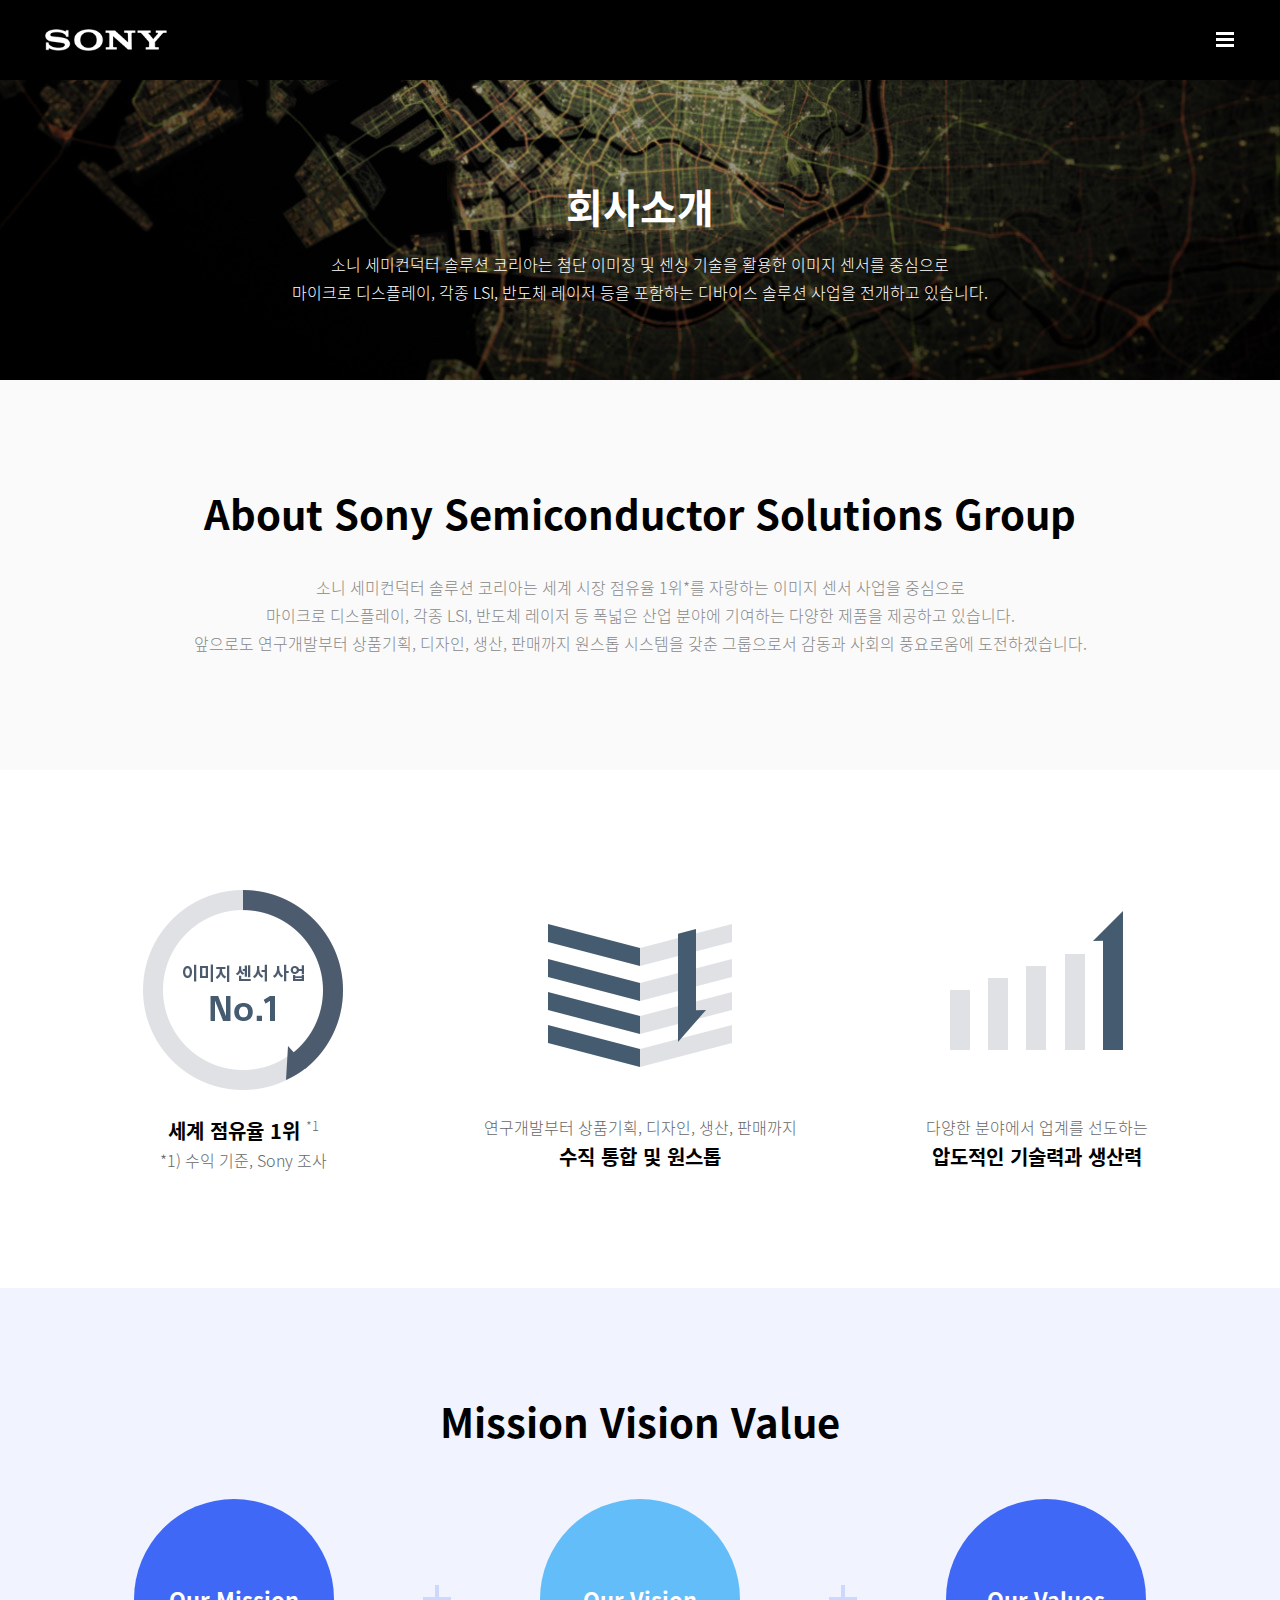
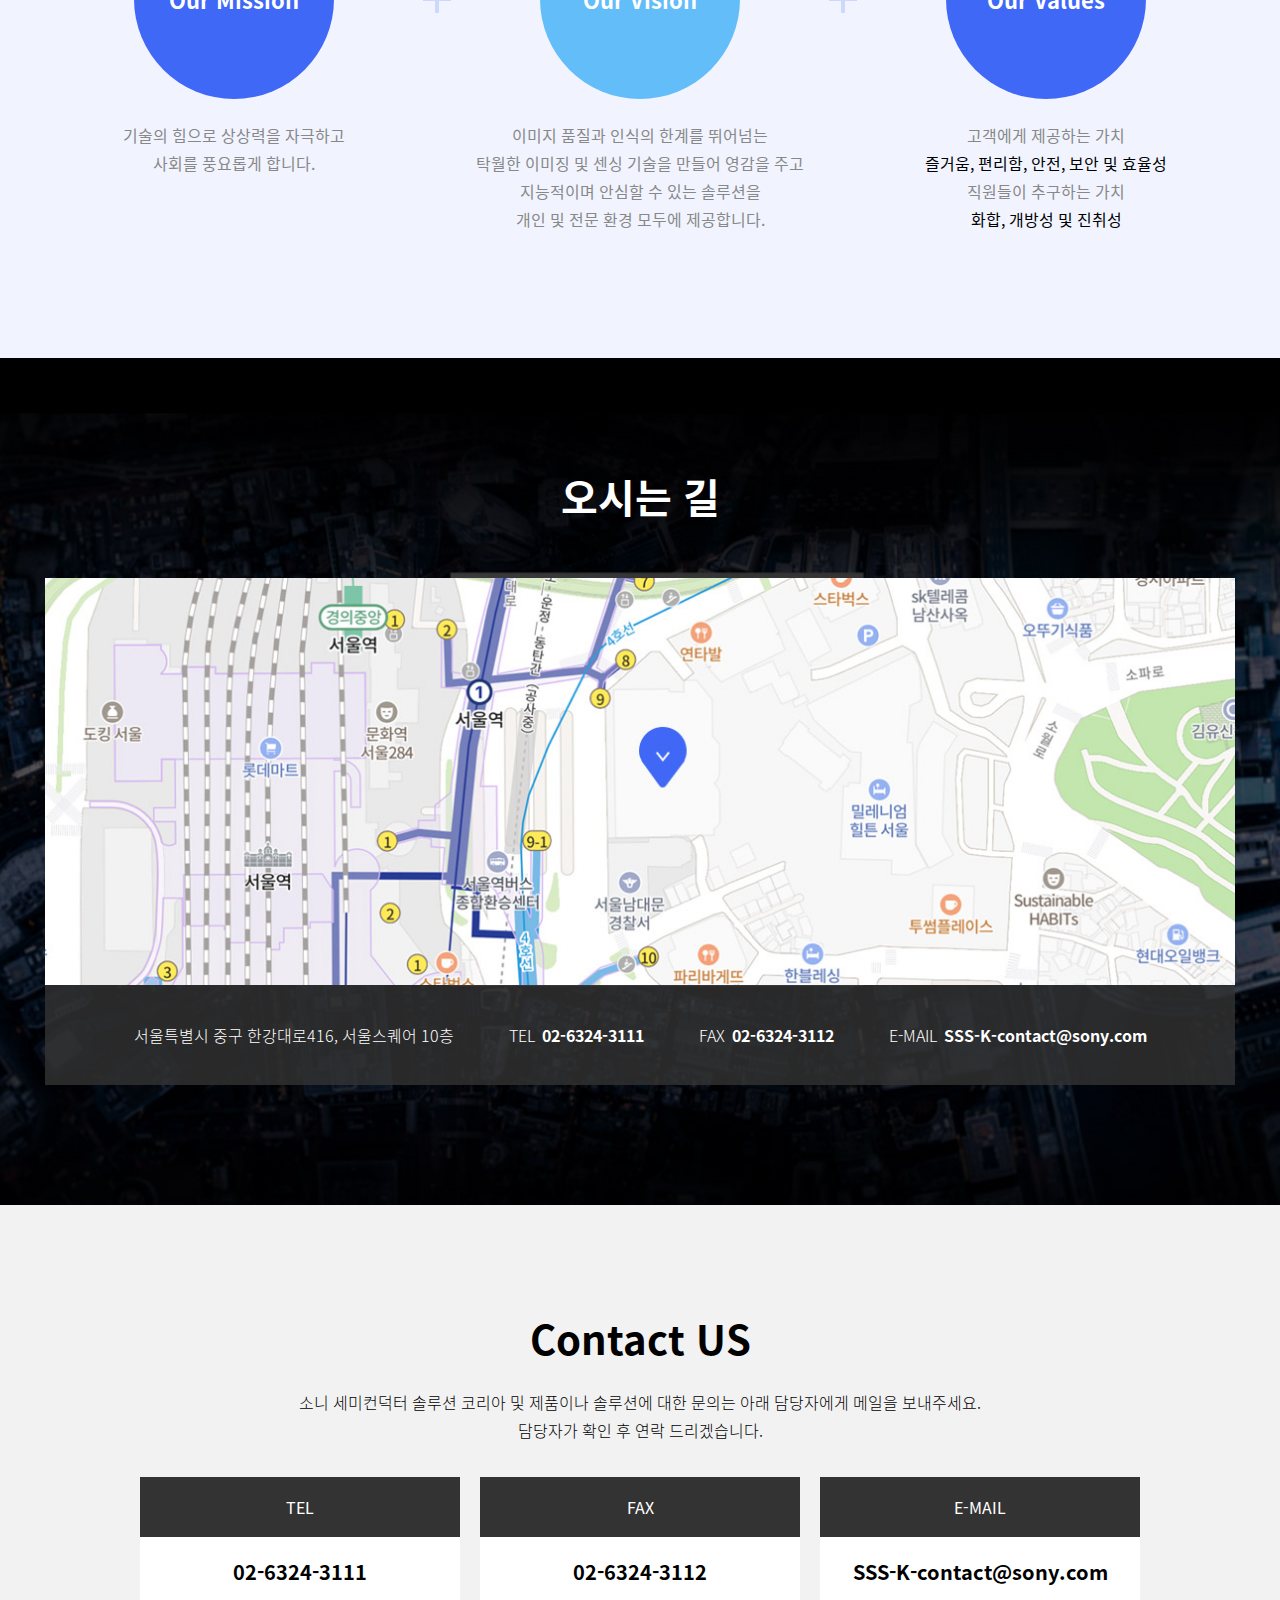
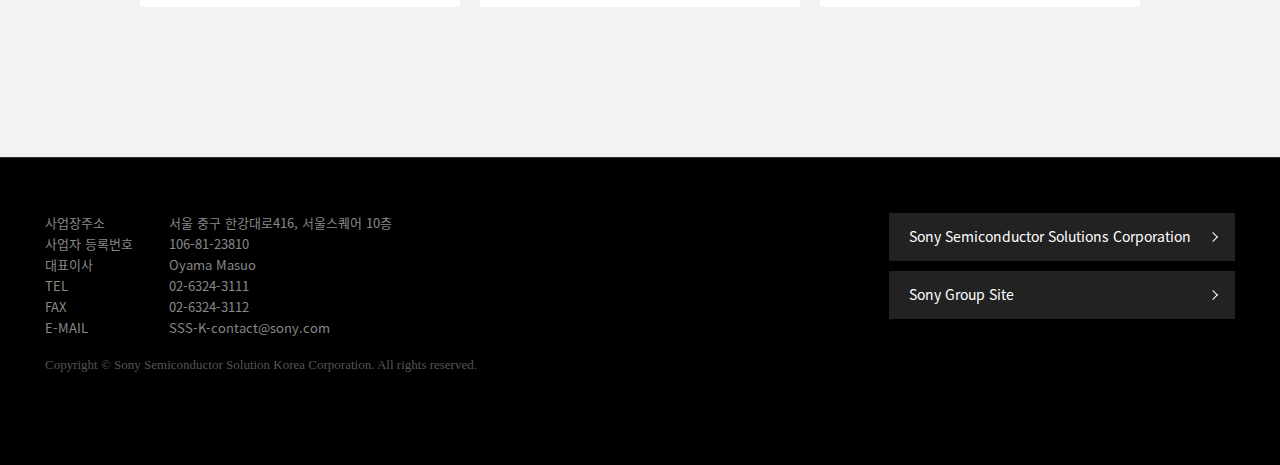
==== company.html @ bae77f10 "" ====
<!DOCTYPE html>
<html lang="ko">
<head>
	<meta charset="UTF-8">
	<meta http-equiv="X-UA-Compatible" content="IE=edge">
	<meta name="viewport" content="width=device-width, initial-scale=1.0, maximum-scale=1.0, minimum-scale=1.0, user-scalable=no">
	<link rel="shortcut icon" type="image/x-icon" href="./assets/images/favicon_144x144.png">
	<title>소니 세미컨덕터 솔루션</title>
	<meta name="format-detection" content="telephone=no">
	<link rel="stylesheet" type="text/css" href="./assets/css/common.css">
	<link rel="stylesheet" type="text/css" href="./assets/css/library.css">
	<link rel="stylesheet" type="text/css" href="./assets/css/content.css">
	<script src="./assets/js/jquery-3.6.0.min.js"></script>
</head>
<body>
	<div id="wrap">
		<!-- skipnav -->
		<div id="skipnav" class="skipnav">
			<a href="#container"><span>본문 바로가기</span></a>
		</div>
		<!-- //skipnav -->

		<!-- header -->
		<header id="header" class="header">
			<div class="header_wrap">
				<div class="header_inner">
					<h1 class="logo"><a href="./index.html"><img src="./assets/images/logo_sony.png" alt="SONY"></a></h1>
					<div class="header_menu">
						<button type="button" class="btn_menu">
							<span></span>
							<span></span>
							<span></span>
							<em>전체 메뉴 열기</em>
						</button>
						<div class="allmenu_wrap">
							<div class="allmenu_inner">
								<div class="allmenu_list">
									<ul>
										<li><a href="./company.html"><span>회사소개</span></a></li>
										<li><a href="./notice.html"><span>공지사항</span></a></li>
										<li><a href="./contact.html"><span>Contact US</span></a></li>
									</ul>
								</div>
							</div>
						</div>
						<div class="header_bg"></div>
					</div>
				</div>
			</div>
		</header>
		<!-- //header -->

		<!-- container -->
		<div id="container" class="container">
			<div class="content">
				<!-- visual -->
				<div class="sub_visual company">
					<div class="page_tit">
						<h2 class="tit">회사소개</h2>
						<p class="desc">소니 세미컨덕터 솔루션 코리아는 <br class="mo_br">첨단 이미징 및 센싱 기술을 활용한 <br class="mo_br">이미지 센서를 중심으로 <br class="pc_br">마이크로 디스플레이, <br class="mo_br">각종 LSI, 반도체 레이저 등을 포함하는 <br class="mo_br">디바이스 솔루션 사업을 전개하고 있습니다.</p>
					</div>
				</div>
				<!-- //visual -->
				
				<div class="page_company">
					<!-- about -->
					<div class="sect_about">
						<div class="top">
							<div class="cont_inner">
								<h3 class="tit_h3">About Sony Semiconductor Solutions Group</h3>
								<p class="desc">소니 세미컨덕터 솔루션 코리아는 세계 시장 점유율 1위*를 자랑하는 이미지 센서 사업을 중심으로 <br class="pc_br">마이크로 디스플레이, 각종 LSI, 반도체 레이저 등 폭넓은 산업 분야에 기여하는 다양한 제품을 제공하고 있습니다. <br>앞으로도 연구개발부터 상품기획, 디자인, 생산, 판매까지 원스톱 시스템을 갖춘 그룹으로서 감동과 사회의 풍요로움에 도전하겠습니다.</p>
							</div>
						</div>
						<div class="cont">
							<div class="cont_inner">
								<div class="about_list">
									<div class="item">
										<div class="img_box">
											<picture>
												<source srcset="./assets/images/img_about01_mo.png" media="(max-width:768px)">
												<img src="./assets/images/img_about01.png" alt="">
											</picture>
										</div>
										<div class="txt_box">
											<strong>세계 점유율 1위 <sup>*1</sup></strong>
											*1) 수익 기준, Sony 조사
										</div>
									</div>
									<div class="item">
										<div class="img_box">
											<picture>
												<source srcset="./assets/images/img_about02_mo.png" media="(max-width:768px)">
												<img src="./assets/images/img_about02.png" alt="">
											</picture>
										</div>
										<div class="txt_box">
											연구개발부터 상품기획, 디자인, 생산, 판매까지
											<strong>수직 통합 및 원스톱</strong>
										</div>
									</div>
									<div class="item">
										<div class="img_box">
											<picture>
												<source srcset="./assets/images/img_about03_mo.png" media="(max-width:768px)">
												<img src="./assets/images/img_about03.png" alt="">
											</picture>
										</div>
										<div class="txt_box">
											다양한 분야에서 업계를 선도하는
											<strong>압도적인 기술력과 생산력</strong>
										</div>
									</div>
								</div>
							</div>
						</div>
					</div>
					<!-- //about -->

					<!-- vision -->
					<div class="sect_vision">
						<div class="cont_inner">
							<h3 class="tit_h3">Mission Vision Value</h3>
							<div class="vision_list">
								<div class="item">
									<div class="circle mission"><strong>Our Mission</strong></div>
									<div class="txt">기술의 힘으로 상상력을 자극하고 <br>사회를 풍요롭게 합니다.</div>
								</div>
								<div class="gap"><span class="ico_plus"></span></div>
								<div class="item">
									<div class="circle vision"><strong>Our Vision</strong></div>
									<div class="txt">이미지 품질과 인식의 한계를 뛰어넘는 <br>탁월한 이미징 및 센싱 기술을 만들어 <br class="mo_br">영감을 주고 <br class="pc_br">지능적이며 안심할 수 있는 솔루션을 <br>개인 및 전문 환경 모두에 제공합니다.</div>
								</div>
								<div class="gap"><span class="ico_plus"></span></div>
								<div class="item">
									<div class="circle values"><strong>Our Values</strong></div>
									<div class="txt">고객에게 제공하는 가치<em>즐거움, 편리함, 안전, 보안 및 효율성</em>직원들이 추구하는 가치<em>화합, 개방성 및 진취성</em></div>
								</div>
							</div>
						</div>
					</div>
					<!-- //vision -->

					<!-- map -->
					<div class="sect_map">
						<div class="cont_inner">
							<h3 class="tit_h3">오시는 길</h3>
							<div class="img_box">
								<picture>
									<source srcset="./assets/images/img_map_mo.jpg" media="(max-width:768px)">
									<img src="./assets/images/img_map.jpg" alt="소니 세미컨덕터 솔루션 코리아 약도 이미지 : 서울특별시 중구 한강대로416, 서울스퀘어 10층 (1호선 서울역 9번 출구)">
								</picture>
							</div>
							<div class="map_info">
								<ul class="info_list">
									<li class="address">서울특별시 중구 한강대로416, 서울스퀘어 10층</li>
									<li class="tel">
										<span>TEL</span>
										<strong>02-6324-3111</strong>
									</li>
									<li class="fax">
										<span>FAX</span>
										<strong>02-6324-3112</strong>
									</li>
									<li class="email">
										<span>E-MAIL</span>
										<strong>SSS-K-contact@sony.com</strong>
									</li>
								</ul>
							</div>
						</div>
					</div>
					<!-- //map -->

					<!-- contact us -->
					<div class="sect_contact">
						<div class="cont_inner">
							<h3 class="tit_h3">Contact US</h3>
							<p class="desc">소니 세미컨덕터 솔루션 코리아 및 제품이나 <br class="mo_br">솔루션에 대한 문의는 <br class="mo_br">아래 담당자에게 메일을 보내주세요. <br>담당자가 확인 후 연락 드리겠습니다.</p>
							<div class="contact_info">
								<div class="box">
									<div class="tit">TEL</div>
									<div class="txt"><strong>02-6324-3111</strong></div>
								</div>
								<div class="box">
									<div class="tit">FAX</div>
									<div class="txt"><strong>02-6324-3112</strong></div>
								</div>
								<div class="box">
									<div class="tit">E-MAIL</div>
									<div class="txt"><strong>SSS-K-contact@sony.com</strong></div>
								</div>
							</div>
						</div>
					</div>
					<!-- //contact us -->
				</div>
			</div>
		</div>
		<!-- //container -->

		<!-- footer -->
		<footer id="footer" class="footer">
			<div class="footer_wrap">
				<div class="footer_inner">
					<div class="footer_detail">
						<div class="footer_info">
							<address>
								<p><span>사업장주소</span><span>서울 중구 한강대로416, 서울스퀘어 10층</span></p>
								<p><span>사업자 등록번호</span><span>106-81-23810</span></p>
								<p><span>대표이사</span><span>Oyama Masuo</span></p>
								<p><span>TEL</span><span>02-6324-3111</span></p>
								<p><span>FAX</span><span>02-6324-3112</span></p>
								<p><span>E-MAIL</span><span>SSS-K-contact@sony.com</span></p>
							</address>
							<p class="copyright">Copyright © Sony Semiconductor Solution Korea Corporation. All rights reserved.</p>
						</div>
					</div>
					<div class="footer_side">
						<a href="https://www.sony-semicon.com/" class="family_link" target="_blank" title="새창열림">Sony Semiconductor Solutions Corporation</a>
						<a href="https://www.sony.com/en/" class="family_link" target="_blank" title="새창열림">Sony Group Site</a>
					</div>
				</div>
			</div>
		</footer>
		<!-- //footer -->

		<!-- floating -->
		<div class="floating_wrap">
			<a href="#container" class="btn_top">
				<span>상단으로 이동</span>
			</a>
		</div>
		<!-- //floating -->
	</div>

	<script src="./assets/js/swiper.min.js"></script>
	<script src="./assets/js/aos.js"></script>
	<script src="./assets/js/ui.common.js"></script>
</body>
</html>
---- assets/css/common.css ----
@charset "utf-8";

/* font */
@font-face {
	font-family: "Noto Sans KR";
	font-style: normal;
	font-weight: 300;
	src: url(../font/NotoSansKR-Light.woff2) format("font-woff2"), url(../font/NotoSansKR-Light.woff) format("woff");
}
@font-face {
	font-family: "Noto Sans KR";
	font-style: normal;
	font-weight: 400;
	src: url(../font/NotoSansKR-Regular.woff2) format("font-woff2"), url(../font/NotoSansKR-Regular.woff) format("woff");
}
@font-face {
	font-family: "Noto Sans KR";
	font-style: normal;
	font-weight: 500;
	src: url(../font/NotoSansKR-Medium.woff2) format("font-woff2"), url(../font/NotoSansKR-Medium.woff) format("woff");
}
@font-face {
	font-family: "Noto Sans KR";
	font-style: normal;
	font-weight: 700;
	src: url(../font/NotoSansKR-Bold.woff2) format("font-woff2"), url(../font/NotoSansKR-Bold.woff) format("woff");
}
@font-face {
	font-family: "SSTPro";
	src: url(https://alphauniverseglobal.media.zestyio.com/sstpro-light.woff2) format("woff2"),url(https://alphauniverseglobal.media.zestyio.com/sstpro-light.woff) format("woff"),url(https://alphauniverseglobal.media.zestyio.com/sstpro-light.ttf) format("truetype"),url(https://alphauniverseglobal.media.zestyio.com/sstpro-light.svg#SSTProLight) format("svg");
	font-weight: 300;
	unicode-range:U+000-5ff,U+06??
}
@font-face {
	font-family: "SSTPro";
	src: url(https://alphauniverseglobal.media.zestyio.com/sstpro-medium.woff2) format("woff2"),url(https://alphauniverseglobal.media.zestyio.com/sstpro-medium.woff) format("woff"),url(https://alphauniverseglobal.media.zestyio.com/sstpro-medium.ttf) format("truetype"),url(https://alphauniverseglobal.media.zestyio.com/sstpro-medium.svg#SSTProMedium) format("svg");
	font-weight: 400;
	unicode-range:U+0041-005A, U+0061-007A, U+0030-0039;
}
@font-face {
	font-family: "SSTPro";
	src: url(https://alphauniverseglobal.media.zestyio.com/sstpro-bold.woff2) format("woff2"),url(https://alphauniverseglobal.media.zestyio.com/sstpro-bold.woff) format("woff"),url(https://alphauniverseglobal.media.zestyio.com/sstpro-bold.ttf) format("truetype"),url(https://alphauniverseglobal.media.zestyio.com/sstpro-bold.svg#SSTProBold) format("svg");
	font-weight: 700;
	unicode-range:U+000-5ff,U+06??
}
@font-face {
    font-family: "SSTRoman";
	src: url(https://alphauniverseglobal.media.zestyio.com/sstpro-roman.woff2) format("woff2"),url(https://alphauniverseglobal.media.zestyio.com/sstpro-roman.woff) format("woff"),url(https://alphauniverseglobal.media.zestyio.com/sstpro-roman.ttf) format("truetype"),url(https://alphauniverseglobal.media.zestyio.com/sstpro-roman.svg#SSTProRoman) format("svg");
	unicode-range:U+000-5ff,U+06??
}

/* reset */
html, body{width:100%;height:100%;font-size:10px;}
body{font-family:"SSTPro","Noto Sans KR",-apple-system,BlinkMacSystemFont,"Segoe UI","Roboto","Helvetica Neue",Arial,sans-serif,"Apple Color Emoji","Segoe UI Emoji","Segoe UI Symbol";font-weight:400;color:#000;line-height:1.4;background-color:#000;-webkit-text-size-adjust:none;}
body, div, span, applet, object, iframe, h1, h2, h3, h4, h5, h6, p, blockquote, pre, a, abbr, acronym, address, big, cite, code, del, dfn, em, img, ins, kbd, q, s, samp, small, strike, strong, sub, sup, tt, var, b, u, i, center, dl, dt, dd, ol, ul, li, fieldset, form, label, legend, table, caption, tbody, tfoot, thead, tr, th, td, article, aside, canvas, details, embed, figure, figcaption, footer, header, hgroup, menu, nav, output, ruby, section, summary, time, mark, audio, video{margin:0;padding:0;border:0;box-sizing:border-box;-webkit-box-sizing:border-box;word-break:keep-all;word-wrap:break-word;white-space:normal;}
article, aside, details, figcaption, figure, footer, header, hgroup, main, menu, nav, section{display:block;}
ol, ul, li{list-style:none}
table{width:100%;border-collapse:collapse;border-spacing:0;}
img{max-width:100%;border:0;}
hr{height:0;display:none;}
i, em, address{font-style:normal;}
strong, b{font-weight:700;}
sup{font-size:10px;line-height:1;}
form, fieldset, iframe{display:block;border:0;}
caption, legend{overflow:hidden;position:absolute;top:-9999px;left:-9999px;width:0;height:0;font-size:0;line-height:0;}
input, textarea{opacity:1;-webkit-text-fill-color:inherit;}
input, textarea, select{margin:0;padding:0;font-family:inherit;font-size:16px;font-weight:400;color:#000;box-sizing:border-box;-webkit-box-sizing:border-box;line-height:normal;-webkit-appearance:none;appearance:none;outline:none;}
textarea, select{outline:none;}
select::-ms-expand{display:none;}
select:disabled{pointer-events:none;}

button{overflow:visible;display:inline-block;margin:0;padding:0;border:0;background:none;font-family:inherit;font-size:16px;font-weight:400;color:#000;line-height:inherit;vertical-align:top;text-decoration:none;cursor:pointer;touch-action:manipulation;}
button::-moz-focus-inner{padding:0;border:0;}
button span,
button:after{position:relative;}

/* link */
a{display:inline-block;color:inherit;text-decoration:none;word-break:break-all;cursor:pointer;}
a:link,
a:visited,
a:active,
a:focus{text-decoration:none;}
a:hover{text-decoration:none;}

/* skip navigation */
.skipnav{width:100%;position:absolute;top:0;left:0;z-index:10001;}
.skipnav a{display:block;width:100%;padding:10px 0;background-color:#000;color:#fff;font-size:14px;text-align:center;position:absolute;top:-9999px;}
.skipnav a:hover, .skipnav a:active, .skipnav a:focus{top:0;}

/* common */
:root{--vh:100vh}/* [mo] height:100% */
/*::selection{background-color:#000;color:#fff;} [pc]선택색상*/
/*::-webkit-scrollbar{display:none;} [mo] 스크롤바 숨김 */
.ellipsis{overflow:hidden;display:block;white-space:nowrap;text-overflow:ellipsis;}
.ellipsis2{overflow:hidden;display:-webkit-box;-webkit-line-clamp:2;-webkit-box-orient:vertical;text-overflow:ellipsis;}
.blind{overflow:hidden;position:absolute;left:-9999em;width:0;height:0;margin:0;padding:0;text-indent:-9999em;}
.underline{text-decoration:underline;}
.fl{float:left;}
.fr{float:right;}
.fn{float:none;}
.clear{clear:both;}
.tal{text-align:left !important;}
.tar{text-align:right !important;}
.tac{text-align:center !important;}
.mo_br{display:none;}
.pc_br{display:block;}

[aria-hidden=true]{display:none;}
[aria-hidden=false]{display:block;}

#wrap{position:relative;height:100%;font-size:16px;}
/*.lockbody{position:fixed;width:100%;height:100%;}*/
.lockbody{height:100%;min-height:100%;overflow:hidden !important;}

html.lockbody2,
body.lockbody2 {height:100%;min-height:100%;overflow:hidden !important;/*touch-action:none;*/}

/* header */
.header{position:fixed;top:0;left:0;width:100%;height:80px;background-color:#000;z-index:50;}
.header .header_wrap{max-width:1230px;height:100%;margin:0 auto;padding:0 15px;}
.header_inner{display:flex;flex-wrap:wrap;align-items:center;height:100%;}
.header .logo{width:122px;height:50px;margin-right:auto;}
.header .logo a{display:block;width:100%;height:100%;}
.header .logo img{width:100%;}
.header_menu{position:relative;}
.header .btn_menu{display:block;position:relative;width:50px;height:50px;margin-left:auto;margin-right:-15px;padding:0;text-align:center;}
.header .btn_menu span{display:block;position:absolute;top:16px;left:16px;width:18px;height:3px;margin:1px auto;background-color:#fff;transition:all .35s ease;}
.header .btn_menu span:nth-child(2){top:22px;}
.header .btn_menu span:nth-child(3){top:28px;}
.header .btn_menu.on span:nth-child(1){transform:translateY(6px) translateX(0) rotate(45deg);}
.header .btn_menu.on span:nth-child(2){opacity:0;}
.header .btn_menu.on span:nth-child(3){transform: translateY(-6px) translateX(0) rotate(-45deg);}
.header .btn_menu em{display:inline-block;position:relative;text-indent:-9999px;font-size:1px;overflow:hidden;}
.header.open{position:fixed;top:0;bottom:0;left:0;right:0;width:100%;max-width:1920px;height:100%;}
.allmenu_wrap{display:none;position:absolute;top:56px;right:0;width:260px;background-color:#000;overflow:auto;color:#fff;}
.allmenu_wrap .allmenu_inner{padding:30px 0;}
.allmenu_list li a{display:block;padding:9px 30px;font-size:18px;font-weight:500;line-height:1.223;}
.allmenu_list li a:hover{color:#4068f6;}

.header_bg{display:none;position:fixed;left:0;top:0;bottom:0;right:0;background:transparent;z-index:-1;transition:all .4s cubic-bezier(.19,1,.22,1);}
.btn_menu.on ~ .header_bg{display:block;background:rgba(0,0,0,.5);}

/* container */
.container{padding:80px 0 0;background-color:#fff;}
.container.main{padding-bottom:180px;background-color:#000;}
.cont_inner{max-width:1230px;margin:0 auto;padding:0 15px;}

/* footer */
.footer{position:relative;background-color:#000;border-top:1px solid #333;color:#bbb;}
.footer .footer_wrap{max-width:1230px;height:100%;margin:0 auto;padding:0 15px;}
.footer_inner{display:flex;flex-wrap:wrap;justify-content:space-between;padding:55px 0 90px;}
.footer_detail{flex:1;padding-right:20px;}
.footer_info{font-size:13px;line-height:1.61;color:#888;}
.footer_info address{font-family:"SSTRoman","Noto Sans KR";}
.footer_info address p{display:flex;flex-wrap:wrap;}
.footer_info address p span:nth-child(1){width:124px;padding-right:5px;}
.footer_info address p span:nth-child(2){flex:1;}
.footer_info address p span br{display:none;}
.footer .copyright{width:100%;margin-top:16px;font-family:"SSTRoman";font-size:13px;font-weight:300;color:#555;}
.family_link{display:block;position:relative;min-width:220px;min-height:48px;padding:14px 44px 14px 20px;font-family:"SSTRoman","Noto Sans KR";font-size:14px;color:#fff;text-align:left;word-break:keep-all;background-color:#222;}
.family_link + .family_link{margin-top:10px;}
.family_link:after{content:'';position:absolute;top:50%;right:15px;width:6px;height:6px;border-top:1px solid #fff;border-right:1px solid #fff;transform:translate(-50%, -50%) rotate(45deg);}

/* floating */
.floating_wrap {position:fixed;bottom:50px;right:20px;z-index:10;transition:bottom 0.25s;font-size:0;}
.floating_wrap .btn_top{overflow:hidden;display:none;position:relative;width:48px;height:48px;background-color:#444;border-radius:50%;text-indent:-9999px;font-size:1px;;}
.floating_wrap .btn_top.on{display:block;}
.floating_wrap .btn_top:after{content:'';display:block;position:absolute;left:50%;top:50%;width:8px;height:8px;border-top:1px solid #fff;border-right:1px solid #fff;transform:translate(-50%, -20%) rotate(315deg);}

/* button */
button[disabled], a.disabled{cursor:default;pointer-events:none;}

/* button more */
.btn_more_wrap{margin-top:30px;text-align:center;}
.btn_more{display:inline-block;position:relative;padding:16px;font-size:16px;font-weight:500;}
.btn_more:after{content:' +';color:#4068f6;font-weight:700;}

/* popup */
.popup_inner{display:flex;flex-direction:column;position:absolute;left:0;width:100%;height:100%;background-color:#fff;z-index:100;}
.popup_cont{padding:0 20px 20px;font-size:16px;overflow:hidden;overflow-y:auto;-webkit-overflow-scrolling:touch;}
.popup_wrap{display:none;position:fixed;left:0;top:0;width:100%;height:100%;background-color:rgba(0,0,0,0.8);z-index:120;}
.popup_wrap.open{display:block;}
.popup_wrap .popup_inner{position:absolute;left:50%;top:50%;transform:translate(-50%, -50%);width:450px;min-height:200px;height:auto;max-height:80vh;background-color:#fff;overflow:hidden;z-index:100;}

.popup_main .popup_cont{flex:1;padding:70px 40px;text-align:center;background-color:#f2f2f2;font-size:16px;line-height:1.75;color:#888;}
.popup_main .popup_tit{margin-bottom:25px;font-size:40px;line-height:1.4;color:#000;}
.popup_main .popup_cont img{display:block;}
.popup_main .today_close{display:flex;justify-content:space-between;padding:0;}
.popup_main .today_close .today_check{width:70%;max-width:190px;}
.popup_main .today_close .close{width:30%;max-width:105px;}
.popup_main .today_close button{width:100%;padding:20px;font-size:14px;line-height:20px;}

/* accordion */
[data-accd-btn]{cursor:pointer;}
[data-accd-cont]{display:none;}
[data-accd-cont].on{display:block;}

.tit_ani{animation:slide-sub-title 0.5s cubic-bezier(.25,.46,.45,.94) both;}
.sub_ani{animation:slide-sub-title 0.5s cubic-bezier(.25,.46,.45,.94) both;animation-delay:0.5s;}
@keyframes slide-sub-title{
	0%{
		transform:translateY(50px);
		opacity:0;
	}
	100%{
		transform:translateY(0);
		opacity:1;
	}
}

/************************* Media Query *************************/
@media (max-width:1280px){
	.header .header_wrap{padding:0 20px;}
	.footer .footer_wrap{padding:0 20px;}
	.cont_inner{padding:0 20px;}
	/* .popup_wrap .popup_inner{width:90%;max-height:668px;}
	.popup_wrap .popup_title .tit{font-size:20px;} */
}

@media (max-width:768px){
    .mo_br{display:block;}
    .pc_br{display:none;}
	.mo_none{display:none;}

    .header{height:72px;}
    .header .logo{width:89px;}
	.header .btn_menu{margin-right:-15px;}
	.header .btn_menu span{left:15px;width:20px;height:2px;}
	.header .btn_menu span:nth-child(2){top:23px;}
	.header .btn_menu span:nth-child(3){top:30px;}
	.header .btn_menu.on span:nth-child(1){transform:translateY(7px) translateX(0) rotate(45deg);}
	.header .btn_menu.on span:nth-child(3){transform:translateY(-7px) translateX(0) rotate(-45deg);}
    .allmenu_wrap{position:fixed;top:72px;width:100%;height:calc(var(--vh) - 72px);}
	.allmenu_wrap .allmenu_inner{padding:15px 0;}
	.allmenu_list li a{padding:11px 20px;line-height:1.278;}
	
	.container{padding:72px 0 0;}
	.container.main{padding-bottom:90px;}

	.footer .footer_inner{flex-direction:column;padding:45px 0 95px;}
	.footer_detail{margin-top:42px;padding-right:0;order:2;}
    .family_link{min-width:240px;padding:14px 32px 14px 20px;}
    .footer_info address p span:nth-child(1){width:100px;}
	.footer_info address p span br{display:block;}
	.footer_info address p + p{margin-top:7px;}
	.footer .copyright{margin-top:20px;order:3;}
	.floating_wrap .btn_top{width:40px;height:40px;}

	.btn_more_wrap{margin-top:10px;}
	.btn_more_wrap .btn_more{width:100%;}

	/* .popup_wrap .popup_inner{max-height:90%;}
	.popup_wrap .popup_head{padding:20px;}
	.popup_wrap .popup_cont{padding:0 24px 24px} */
	.popup_main .popup_inner{width:calc(100% - 40px);max-width:450px;}
	.popup_main .popup_cont{padding:50px 40px;font-size:18px;line-height:1.333;}
	.popup_main .popup_tit{margin-bottom:10px;font-size:30px;line-height:1.4;}
}
---- assets/css/library.css ----
@charset "utf-8";

/* swiper */
.swiper-container{margin-left:auto;margin-right:auto;position:relative;overflow:hidden;list-style:none;padding:0;z-index:1}
.swiper-container-vertical>.swiper-wrapper{flex-direction:column}
.swiper-wrapper{position:relative;width:100%;height:100%;display:flex;transition-property:transform;box-sizing:content-box}
.swiper-container-android .swiper-slide,.swiper-wrapper{transform:translate3d(0px,0,0)}
.swiper-container-multirow>.swiper-wrapper{flex-wrap:wrap}
.swiper-container-multirow-column>.swiper-wrapper{flex-wrap:wrap;flex-direction:column}
.swiper-container-free-mode>.swiper-wrapper{transition-timing-function:ease-out;margin:0 auto}
.swiper-slide{flex-shrink:0;width:100%;height:100%;position:relative;transition-property:transform;-webkit-backface-visibility:hidden;-webkit-transform:translate3d(0, 0, 0);}
.swiper-slide-invisible-blank{visibility:hidden}
.swiper-container-autoheight,.swiper-container-autoheight .swiper-slide{height:auto}
.swiper-container-autoheight .swiper-wrapper{align-items:flex-start;transition-property:transform,height}
/* .swiper-container .swiper-notification{position:absolute;left:0;top:0;pointer-events:none;opacity:0;z-index:-1000} */
.swiper-container .swiper-notification{visibility:hidden;font-size:0;line-height:0;position:absolute;left:0;top:0;pointer-events:none;opacity:0;z-index:-1000;}
.swiper-container-fade.swiper-container-free-mode .swiper-slide{transition-timing-function:ease-out}
.swiper-container-fade .swiper-slide{pointer-events:none;transition-property:opacity}
.swiper-container-fade .swiper-slide .swiper-slide{pointer-events:none}
.swiper-container-fade .swiper-slide-active,.swiper-container-fade .swiper-slide-active .swiper-slide-active{pointer-events:auto}
.swiper-container-css-mode>.swiper-wrapper{overflow:auto;scrollbar-width:none;-ms-overflow-style:none}
.swiper-container-css-mode>.swiper-wrapper::-webkit-scrollbar{display:none}
.swiper-container-css-mode>.swiper-wrapper>.swiper-slide{scroll-snap-align:start start}
.swiper-container-horizontal.swiper-container-css-mode>.swiper-wrapper{scroll-snap-type:x mandatory}
.swiper-container-vertical.swiper-container-css-mode>.swiper-wrapper{scroll-snap-type:y mandatory}
.swiper-button-prev,.swiper-button-next{position:absolute;top:0;z-index:2}
.swiper-button-prev,.swiper-container-rtl .swiper-button-next{left:10px;right:auto}
.swiper-button-next,.swiper-container-rtl .swiper-button-prev{right:10px;left:auto}
.swiper-button-lock{display:none}
.swiper-pagination .swiper-pagination-bullet:only-child.swiper-pagination-bullet-active,.swiper-pagination.swiper-pagination-lock{display:none}
.swiper-pagination-progressbar{background:rgba(0,0,0,0.25);position:absolute}
.swiper-pagination-progressbar .swiper-pagination-progressbar-fill{background:#000;position:absolute;left:0;top:0;width:100%;height:100%;transform:scale(0);transform-origin:left top}
.swiper-container-rtl .swiper-pagination-progressbar .swiper-pagination-progressbar-fill{transform-origin:right top}
.swiper-container-horizontal>.swiper-pagination-progressbar,.swiper-container-vertical>.swiper-pagination-progressbar.swiper-pagination-progressbar-opposite{width:100%;height:4px;left:0;top:0}
.swiper-container-vertical>.swiper-pagination-progressbar,.swiper-container-horizontal>.swiper-pagination-progressbar.swiper-pagination-progressbar-opposite{width:4px;height:100%;left:0;top:0}
.swiper-scrollbar{border-radius:10px;position:relative;-ms-touch-action:none;background:rgba(0,0,0,0.1);opacity:1!important}
.swiper-container-horizontal>.swiper-scrollbar{position:absolute;left:1%;bottom:3px;z-index:50;height:5px;width:98%}
.swiper-container-vertical>.swiper-scrollbar{position:absolute;right:3px;top:1%;z-index:50;width:5px;height:98%}
.swiper-scrollbar-drag{height:100%;width:100%;position:relative;background:rgba(0,0,0,0.5);border-radius:10px;left:0;top:0}
.swiper-scrollbar-cursor-drag{cursor:move}
.swiper-zoom-container{width:100%;height:100%;display:flex;justify-content:center;align-items:center;text-align:center}
.swiper-zoom-container>img,.swiper-zoom-container>svg,.swiper-zoom-container>canvas{max-width:100%;max-height:100%;object-fit:contain}
.swiper-slide-zoomed{cursor:move}
[data-slide]{position:relative}
.slide_list{position:relative}
.slide_list .swiper-container-initialized,[data-slide] .swiper-container-initialized,[data-slide] .product_wrap_outer{overflow:hidden}


/* aos */
[data-aos][data-aos][data-aos-duration="50"],body[data-aos-duration="50"] [data-aos]{transition-duration:50ms}
[data-aos][data-aos][data-aos-delay="50"],body[data-aos-delay="50"] [data-aos]{transition-delay:0}
[data-aos][data-aos][data-aos-delay="50"].aos-animate,body[data-aos-delay="50"] [data-aos].aos-animate{transition-delay:50ms}
[data-aos][data-aos][data-aos-duration="100"],body[data-aos-duration="100"] [data-aos]{transition-duration:.1s}
[data-aos][data-aos][data-aos-delay="100"],body[data-aos-delay="100"] [data-aos]{transition-delay:0}
[data-aos][data-aos][data-aos-delay="100"].aos-animate,body[data-aos-delay="100"] [data-aos].aos-animate{transition-delay:.1s}
[data-aos][data-aos][data-aos-duration="150"],body[data-aos-duration="150"] [data-aos]{transition-duration:.15s}
[data-aos][data-aos][data-aos-delay="150"],body[data-aos-delay="150"] [data-aos]{transition-delay:0}
[data-aos][data-aos][data-aos-delay="150"].aos-animate,body[data-aos-delay="150"] [data-aos].aos-animate{transition-delay:.15s}
[data-aos][data-aos][data-aos-duration="200"],body[data-aos-duration="200"] [data-aos]{transition-duration:.2s}
[data-aos][data-aos][data-aos-delay="200"],body[data-aos-delay="200"] [data-aos]{transition-delay:0}
[data-aos][data-aos][data-aos-delay="200"].aos-animate,body[data-aos-delay="200"] [data-aos].aos-animate{transition-delay:.2s}
[data-aos][data-aos][data-aos-duration="250"],body[data-aos-duration="250"] [data-aos]{transition-duration:.25s}
[data-aos][data-aos][data-aos-delay="250"],body[data-aos-delay="250"] [data-aos]{transition-delay:0}
[data-aos][data-aos][data-aos-delay="250"].aos-animate,body[data-aos-delay="250"] [data-aos].aos-animate{transition-delay:.25s}
[data-aos][data-aos][data-aos-duration="300"],body[data-aos-duration="300"] [data-aos]{transition-duration:.3s}
[data-aos][data-aos][data-aos-delay="300"],body[data-aos-delay="300"] [data-aos]{transition-delay:0}
[data-aos][data-aos][data-aos-delay="300"].aos-animate,body[data-aos-delay="300"] [data-aos].aos-animate{transition-delay:.3s}
[data-aos][data-aos][data-aos-duration="350"],body[data-aos-duration="350"] [data-aos]{transition-duration:.35s}
[data-aos][data-aos][data-aos-delay="350"],body[data-aos-delay="350"] [data-aos]{transition-delay:0}
[data-aos][data-aos][data-aos-delay="350"].aos-animate,body[data-aos-delay="350"] [data-aos].aos-animate{transition-delay:.35s}
[data-aos][data-aos][data-aos-duration="400"],body[data-aos-duration="400"] [data-aos]{transition-duration:.4s}
[data-aos][data-aos][data-aos-delay="400"],body[data-aos-delay="400"] [data-aos]{transition-delay:0}
[data-aos][data-aos][data-aos-delay="400"].aos-animate,body[data-aos-delay="400"] [data-aos].aos-animate{transition-delay:.4s}
[data-aos][data-aos][data-aos-duration="450"],body[data-aos-duration="450"] [data-aos]{transition-duration:.45s}
[data-aos][data-aos][data-aos-delay="450"],body[data-aos-delay="450"] [data-aos]{transition-delay:0}
[data-aos][data-aos][data-aos-delay="450"].aos-animate,body[data-aos-delay="450"] [data-aos].aos-animate{transition-delay:.45s}
[data-aos][data-aos][data-aos-duration="500"],body[data-aos-duration="500"] [data-aos]{transition-duration:.5s}
[data-aos][data-aos][data-aos-delay="500"],body[data-aos-delay="500"] [data-aos]{transition-delay:0}
[data-aos][data-aos][data-aos-delay="500"].aos-animate,body[data-aos-delay="500"] [data-aos].aos-animate{transition-delay:.5s}
[data-aos][data-aos][data-aos-duration="550"],body[data-aos-duration="550"] [data-aos]{transition-duration:.55s}
[data-aos][data-aos][data-aos-delay="550"],body[data-aos-delay="550"] [data-aos]{transition-delay:0}
[data-aos][data-aos][data-aos-delay="550"].aos-animate,body[data-aos-delay="550"] [data-aos].aos-animate{transition-delay:.55s}
[data-aos][data-aos][data-aos-duration="600"],body[data-aos-duration="600"] [data-aos]{transition-duration:.6s}
[data-aos][data-aos][data-aos-delay="600"],body[data-aos-delay="600"] [data-aos]{transition-delay:0}
[data-aos][data-aos][data-aos-delay="600"].aos-animate,body[data-aos-delay="600"] [data-aos].aos-animate{transition-delay:.6s}
[data-aos][data-aos][data-aos-duration="650"],body[data-aos-duration="650"] [data-aos]{transition-duration:.65s}
[data-aos][data-aos][data-aos-delay="650"],body[data-aos-delay="650"] [data-aos]{transition-delay:0}
[data-aos][data-aos][data-aos-delay="650"].aos-animate,body[data-aos-delay="650"] [data-aos].aos-animate{transition-delay:.65s}
[data-aos][data-aos][data-aos-duration="700"],body[data-aos-duration="700"] [data-aos]{transition-duration:.7s}
[data-aos][data-aos][data-aos-delay="700"],body[data-aos-delay="700"] [data-aos]{transition-delay:0}
[data-aos][data-aos][data-aos-delay="700"].aos-animate,body[data-aos-delay="700"] [data-aos].aos-animate{transition-delay:.7s}
[data-aos][data-aos][data-aos-duration="750"],body[data-aos-duration="750"] [data-aos]{transition-duration:.75s}
[data-aos][data-aos][data-aos-delay="750"],body[data-aos-delay="750"] [data-aos]{transition-delay:0}
[data-aos][data-aos][data-aos-delay="750"].aos-animate,body[data-aos-delay="750"] [data-aos].aos-animate{transition-delay:.75s}
[data-aos][data-aos][data-aos-duration="800"],body[data-aos-duration="800"] [data-aos]{transition-duration:.8s}
[data-aos][data-aos][data-aos-delay="800"],body[data-aos-delay="800"] [data-aos]{transition-delay:0}
[data-aos][data-aos][data-aos-delay="800"].aos-animate,body[data-aos-delay="800"] [data-aos].aos-animate{transition-delay:.8s}
[data-aos][data-aos][data-aos-duration="850"],body[data-aos-duration="850"] [data-aos]{transition-duration:.85s}
[data-aos][data-aos][data-aos-delay="850"],body[data-aos-delay="850"] [data-aos]{transition-delay:0}
[data-aos][data-aos][data-aos-delay="850"].aos-animate,body[data-aos-delay="850"] [data-aos].aos-animate{transition-delay:.85s}
[data-aos][data-aos][data-aos-duration="900"],body[data-aos-duration="900"] [data-aos]{transition-duration:.9s}
[data-aos][data-aos][data-aos-delay="900"],body[data-aos-delay="900"] [data-aos]{transition-delay:0}
[data-aos][data-aos][data-aos-delay="900"].aos-animate,body[data-aos-delay="900"] [data-aos].aos-animate{transition-delay:.9s}
[data-aos][data-aos][data-aos-duration="950"],body[data-aos-duration="950"] [data-aos]{transition-duration:.95s}
[data-aos][data-aos][data-aos-delay="950"],body[data-aos-delay="950"] [data-aos]{transition-delay:0}
[data-aos][data-aos][data-aos-delay="950"].aos-animate,body[data-aos-delay="950"] [data-aos].aos-animate{transition-delay:.95s}
[data-aos][data-aos][data-aos-duration="1000"],body[data-aos-duration="1000"] [data-aos]{transition-duration:1s}
[data-aos][data-aos][data-aos-delay="1000"],body[data-aos-delay="1000"] [data-aos]{transition-delay:0}
[data-aos][data-aos][data-aos-delay="1000"].aos-animate,body[data-aos-delay="1000"] [data-aos].aos-animate{transition-delay:1s}
[data-aos][data-aos][data-aos-duration="1050"],body[data-aos-duration="1050"] [data-aos]{transition-duration:1.05s}
[data-aos][data-aos][data-aos-delay="1050"],body[data-aos-delay="1050"] [data-aos]{transition-delay:0}
[data-aos][data-aos][data-aos-delay="1050"].aos-animate,body[data-aos-delay="1050"] [data-aos].aos-animate{transition-delay:1.05s}
[data-aos][data-aos][data-aos-duration="1100"],body[data-aos-duration="1100"] [data-aos]{transition-duration:1.1s}
[data-aos][data-aos][data-aos-delay="1100"],body[data-aos-delay="1100"] [data-aos]{transition-delay:0}
[data-aos][data-aos][data-aos-delay="1100"].aos-animate,body[data-aos-delay="1100"] [data-aos].aos-animate{transition-delay:1.1s}
[data-aos][data-aos][data-aos-duration="1150"],body[data-aos-duration="1150"] [data-aos]{transition-duration:1.15s}
[data-aos][data-aos][data-aos-delay="1150"],body[data-aos-delay="1150"] [data-aos]{transition-delay:0}
[data-aos][data-aos][data-aos-delay="1150"].aos-animate,body[data-aos-delay="1150"] [data-aos].aos-animate{transition-delay:1.15s}
[data-aos][data-aos][data-aos-duration="1200"],body[data-aos-duration="1200"] [data-aos]{transition-duration:1.2s}
[data-aos][data-aos][data-aos-delay="1200"],body[data-aos-delay="1200"] [data-aos]{transition-delay:0}
[data-aos][data-aos][data-aos-delay="1200"].aos-animate,body[data-aos-delay="1200"] [data-aos].aos-animate{transition-delay:1.2s}
[data-aos][data-aos][data-aos-duration="1250"],body[data-aos-duration="1250"] [data-aos]{transition-duration:1.25s}
[data-aos][data-aos][data-aos-delay="1250"],body[data-aos-delay="1250"] [data-aos]{transition-delay:0}
[data-aos][data-aos][data-aos-delay="1250"].aos-animate,body[data-aos-delay="1250"] [data-aos].aos-animate{transition-delay:1.25s}
[data-aos][data-aos][data-aos-duration="1300"],body[data-aos-duration="1300"] [data-aos]{transition-duration:1.3s}
[data-aos][data-aos][data-aos-delay="1300"],body[data-aos-delay="1300"] [data-aos]{transition-delay:0}
[data-aos][data-aos][data-aos-delay="1300"].aos-animate,body[data-aos-delay="1300"] [data-aos].aos-animate{transition-delay:1.3s}
[data-aos][data-aos][data-aos-duration="1350"],body[data-aos-duration="1350"] [data-aos]{transition-duration:1.35s}
[data-aos][data-aos][data-aos-delay="1350"],body[data-aos-delay="1350"] [data-aos]{transition-delay:0}
[data-aos][data-aos][data-aos-delay="1350"].aos-animate,body[data-aos-delay="1350"] [data-aos].aos-animate{transition-delay:1.35s}
[data-aos][data-aos][data-aos-duration="1400"],body[data-aos-duration="1400"] [data-aos]{transition-duration:1.4s}
[data-aos][data-aos][data-aos-delay="1400"],body[data-aos-delay="1400"] [data-aos]{transition-delay:0}
[data-aos][data-aos][data-aos-delay="1400"].aos-animate,body[data-aos-delay="1400"] [data-aos].aos-animate{transition-delay:1.4s}
[data-aos][data-aos][data-aos-duration="1450"],body[data-aos-duration="1450"] [data-aos]{transition-duration:1.45s}
[data-aos][data-aos][data-aos-delay="1450"],body[data-aos-delay="1450"] [data-aos]{transition-delay:0}
[data-aos][data-aos][data-aos-delay="1450"].aos-animate,body[data-aos-delay="1450"] [data-aos].aos-animate{transition-delay:1.45s}
[data-aos][data-aos][data-aos-duration="1500"],body[data-aos-duration="1500"] [data-aos]{transition-duration:1.5s}
[data-aos][data-aos][data-aos-delay="1500"],body[data-aos-delay="1500"] [data-aos]{transition-delay:0}
[data-aos][data-aos][data-aos-delay="1500"].aos-animate,body[data-aos-delay="1500"] [data-aos].aos-animate{transition-delay:1.5s}
[data-aos][data-aos][data-aos-duration="1550"],body[data-aos-duration="1550"] [data-aos]{transition-duration:1.55s}
[data-aos][data-aos][data-aos-delay="1550"],body[data-aos-delay="1550"] [data-aos]{transition-delay:0}
[data-aos][data-aos][data-aos-delay="1550"].aos-animate,body[data-aos-delay="1550"] [data-aos].aos-animate{transition-delay:1.55s}
[data-aos][data-aos][data-aos-duration="1600"],body[data-aos-duration="1600"] [data-aos]{transition-duration:1.6s}
[data-aos][data-aos][data-aos-delay="1600"],body[data-aos-delay="1600"] [data-aos]{transition-delay:0}
[data-aos][data-aos][data-aos-delay="1600"].aos-animate,body[data-aos-delay="1600"] [data-aos].aos-animate{transition-delay:1.6s}
[data-aos][data-aos][data-aos-duration="1650"],body[data-aos-duration="1650"] [data-aos]{transition-duration:1.65s}
[data-aos][data-aos][data-aos-delay="1650"],body[data-aos-delay="1650"] [data-aos]{transition-delay:0}
[data-aos][data-aos][data-aos-delay="1650"].aos-animate,body[data-aos-delay="1650"] [data-aos].aos-animate{transition-delay:1.65s}
[data-aos][data-aos][data-aos-duration="1700"],body[data-aos-duration="1700"] [data-aos]{transition-duration:1.7s}
[data-aos][data-aos][data-aos-delay="1700"],body[data-aos-delay="1700"] [data-aos]{transition-delay:0}
[data-aos][data-aos][data-aos-delay="1700"].aos-animate,body[data-aos-delay="1700"] [data-aos].aos-animate{transition-delay:1.7s}
[data-aos][data-aos][data-aos-duration="1750"],body[data-aos-duration="1750"] [data-aos]{transition-duration:1.75s}
[data-aos][data-aos][data-aos-delay="1750"],body[data-aos-delay="1750"] [data-aos]{transition-delay:0}
[data-aos][data-aos][data-aos-delay="1750"].aos-animate,body[data-aos-delay="1750"] [data-aos].aos-animate{transition-delay:1.75s}
[data-aos][data-aos][data-aos-duration="1800"],body[data-aos-duration="1800"] [data-aos]{transition-duration:1.8s}
[data-aos][data-aos][data-aos-delay="1800"],body[data-aos-delay="1800"] [data-aos]{transition-delay:0}
[data-aos][data-aos][data-aos-delay="1800"].aos-animate,body[data-aos-delay="1800"] [data-aos].aos-animate{transition-delay:1.8s}
[data-aos][data-aos][data-aos-duration="1850"],body[data-aos-duration="1850"] [data-aos]{transition-duration:1.85s}
[data-aos][data-aos][data-aos-delay="1850"],body[data-aos-delay="1850"] [data-aos]{transition-delay:0}
[data-aos][data-aos][data-aos-delay="1850"].aos-animate,body[data-aos-delay="1850"] [data-aos].aos-animate{transition-delay:1.85s}
[data-aos][data-aos][data-aos-duration="1900"],body[data-aos-duration="1900"] [data-aos]{transition-duration:1.9s}
[data-aos][data-aos][data-aos-delay="1900"],body[data-aos-delay="1900"] [data-aos]{transition-delay:0}
[data-aos][data-aos][data-aos-delay="1900"].aos-animate,body[data-aos-delay="1900"] [data-aos].aos-animate{transition-delay:1.9s}
[data-aos][data-aos][data-aos-duration="1950"],body[data-aos-duration="1950"] [data-aos]{transition-duration:1.95s}
[data-aos][data-aos][data-aos-delay="1950"],body[data-aos-delay="1950"] [data-aos]{transition-delay:0}
[data-aos][data-aos][data-aos-delay="1950"].aos-animate,body[data-aos-delay="1950"] [data-aos].aos-animate{transition-delay:1.95s}
[data-aos][data-aos][data-aos-duration="2000"],body[data-aos-duration="2000"] [data-aos]{transition-duration:2s}
[data-aos][data-aos][data-aos-delay="2000"],body[data-aos-delay="2000"] [data-aos]{transition-delay:0}
[data-aos][data-aos][data-aos-delay="2000"].aos-animate,body[data-aos-delay="2000"] [data-aos].aos-animate{transition-delay:2s}
[data-aos][data-aos][data-aos-duration="2050"],body[data-aos-duration="2050"] [data-aos]{transition-duration:2.05s}
[data-aos][data-aos][data-aos-delay="2050"],body[data-aos-delay="2050"] [data-aos]{transition-delay:0}
[data-aos][data-aos][data-aos-delay="2050"].aos-animate,body[data-aos-delay="2050"] [data-aos].aos-animate{transition-delay:2.05s}
[data-aos][data-aos][data-aos-duration="2100"],body[data-aos-duration="2100"] [data-aos]{transition-duration:2.1s}
[data-aos][data-aos][data-aos-delay="2100"],body[data-aos-delay="2100"] [data-aos]{transition-delay:0}
[data-aos][data-aos][data-aos-delay="2100"].aos-animate,body[data-aos-delay="2100"] [data-aos].aos-animate{transition-delay:2.1s}
[data-aos][data-aos][data-aos-duration="2150"],body[data-aos-duration="2150"] [data-aos]{transition-duration:2.15s}
[data-aos][data-aos][data-aos-delay="2150"],body[data-aos-delay="2150"] [data-aos]{transition-delay:0}
[data-aos][data-aos][data-aos-delay="2150"].aos-animate,body[data-aos-delay="2150"] [data-aos].aos-animate{transition-delay:2.15s}
[data-aos][data-aos][data-aos-duration="2200"],body[data-aos-duration="2200"] [data-aos]{transition-duration:2.2s}
[data-aos][data-aos][data-aos-delay="2200"],body[data-aos-delay="2200"] [data-aos]{transition-delay:0}
[data-aos][data-aos][data-aos-delay="2200"].aos-animate,body[data-aos-delay="2200"] [data-aos].aos-animate{transition-delay:2.2s}
[data-aos][data-aos][data-aos-duration="2250"],body[data-aos-duration="2250"] [data-aos]{transition-duration:2.25s}
[data-aos][data-aos][data-aos-delay="2250"],body[data-aos-delay="2250"] [data-aos]{transition-delay:0}
[data-aos][data-aos][data-aos-delay="2250"].aos-animate,body[data-aos-delay="2250"] [data-aos].aos-animate{transition-delay:2.25s}
[data-aos][data-aos][data-aos-duration="2300"],body[data-aos-duration="2300"] [data-aos]{transition-duration:2.3s}
[data-aos][data-aos][data-aos-delay="2300"],body[data-aos-delay="2300"] [data-aos]{transition-delay:0}
[data-aos][data-aos][data-aos-delay="2300"].aos-animate,body[data-aos-delay="2300"] [data-aos].aos-animate{transition-delay:2.3s}
[data-aos][data-aos][data-aos-duration="2350"],body[data-aos-duration="2350"] [data-aos]{transition-duration:2.35s}
[data-aos][data-aos][data-aos-delay="2350"],body[data-aos-delay="2350"] [data-aos]{transition-delay:0}
[data-aos][data-aos][data-aos-delay="2350"].aos-animate,body[data-aos-delay="2350"] [data-aos].aos-animate{transition-delay:2.35s}
[data-aos][data-aos][data-aos-duration="2400"],body[data-aos-duration="2400"] [data-aos]{transition-duration:2.4s}
[data-aos][data-aos][data-aos-delay="2400"],body[data-aos-delay="2400"] [data-aos]{transition-delay:0}
[data-aos][data-aos][data-aos-delay="2400"].aos-animate,body[data-aos-delay="2400"] [data-aos].aos-animate{transition-delay:2.4s}
[data-aos][data-aos][data-aos-duration="2450"],body[data-aos-duration="2450"] [data-aos]{transition-duration:2.45s}
[data-aos][data-aos][data-aos-delay="2450"],body[data-aos-delay="2450"] [data-aos]{transition-delay:0}
[data-aos][data-aos][data-aos-delay="2450"].aos-animate,body[data-aos-delay="2450"] [data-aos].aos-animate{transition-delay:2.45s}
[data-aos][data-aos][data-aos-duration="2500"],body[data-aos-duration="2500"] [data-aos]{transition-duration:2.5s}
[data-aos][data-aos][data-aos-delay="2500"],body[data-aos-delay="2500"] [data-aos]{transition-delay:0}
[data-aos][data-aos][data-aos-delay="2500"].aos-animate,body[data-aos-delay="2500"] [data-aos].aos-animate{transition-delay:2.5s}
[data-aos][data-aos][data-aos-duration="2550"],body[data-aos-duration="2550"] [data-aos]{transition-duration:2.55s}
[data-aos][data-aos][data-aos-delay="2550"],body[data-aos-delay="2550"] [data-aos]{transition-delay:0}
[data-aos][data-aos][data-aos-delay="2550"].aos-animate,body[data-aos-delay="2550"] [data-aos].aos-animate{transition-delay:2.55s}
[data-aos][data-aos][data-aos-duration="2600"],body[data-aos-duration="2600"] [data-aos]{transition-duration:2.6s}
[data-aos][data-aos][data-aos-delay="2600"],body[data-aos-delay="2600"] [data-aos]{transition-delay:0}
[data-aos][data-aos][data-aos-delay="2600"].aos-animate,body[data-aos-delay="2600"] [data-aos].aos-animate{transition-delay:2.6s}
[data-aos][data-aos][data-aos-duration="2650"],body[data-aos-duration="2650"] [data-aos]{transition-duration:2.65s}
[data-aos][data-aos][data-aos-delay="2650"],body[data-aos-delay="2650"] [data-aos]{transition-delay:0}
[data-aos][data-aos][data-aos-delay="2650"].aos-animate,body[data-aos-delay="2650"] [data-aos].aos-animate{transition-delay:2.65s}
[data-aos][data-aos][data-aos-duration="2700"],body[data-aos-duration="2700"] [data-aos]{transition-duration:2.7s}
[data-aos][data-aos][data-aos-delay="2700"],body[data-aos-delay="2700"] [data-aos]{transition-delay:0}
[data-aos][data-aos][data-aos-delay="2700"].aos-animate,body[data-aos-delay="2700"] [data-aos].aos-animate{transition-delay:2.7s}
[data-aos][data-aos][data-aos-duration="2750"],body[data-aos-duration="2750"] [data-aos]{transition-duration:2.75s}
[data-aos][data-aos][data-aos-delay="2750"],body[data-aos-delay="2750"] [data-aos]{transition-delay:0}
[data-aos][data-aos][data-aos-delay="2750"].aos-animate,body[data-aos-delay="2750"] [data-aos].aos-animate{transition-delay:2.75s}
[data-aos][data-aos][data-aos-duration="2800"],body[data-aos-duration="2800"] [data-aos]{transition-duration:2.8s}
[data-aos][data-aos][data-aos-delay="2800"],body[data-aos-delay="2800"] [data-aos]{transition-delay:0}
[data-aos][data-aos][data-aos-delay="2800"].aos-animate,body[data-aos-delay="2800"] [data-aos].aos-animate{transition-delay:2.8s}
[data-aos][data-aos][data-aos-duration="2850"],body[data-aos-duration="2850"] [data-aos]{transition-duration:2.85s}
[data-aos][data-aos][data-aos-delay="2850"],body[data-aos-delay="2850"] [data-aos]{transition-delay:0}
[data-aos][data-aos][data-aos-delay="2850"].aos-animate,body[data-aos-delay="2850"] [data-aos].aos-animate{transition-delay:2.85s}
[data-aos][data-aos][data-aos-duration="2900"],body[data-aos-duration="2900"] [data-aos]{transition-duration:2.9s}
[data-aos][data-aos][data-aos-delay="2900"],body[data-aos-delay="2900"] [data-aos]{transition-delay:0}
[data-aos][data-aos][data-aos-delay="2900"].aos-animate,body[data-aos-delay="2900"] [data-aos].aos-animate{transition-delay:2.9s}
[data-aos][data-aos][data-aos-duration="2950"],body[data-aos-duration="2950"] [data-aos]{transition-duration:2.95s}
[data-aos][data-aos][data-aos-delay="2950"],body[data-aos-delay="2950"] [data-aos]{transition-delay:0}
[data-aos][data-aos][data-aos-delay="2950"].aos-animate,body[data-aos-delay="2950"] [data-aos].aos-animate{transition-delay:2.95s}
[data-aos][data-aos][data-aos-duration="3000"],body[data-aos-duration="3000"] [data-aos]{transition-duration:3s}
[data-aos][data-aos][data-aos-delay="3000"],body[data-aos-delay="3000"] [data-aos]{transition-delay:0}
[data-aos][data-aos][data-aos-delay="3000"].aos-animate,body[data-aos-delay="3000"] [data-aos].aos-animate{transition-delay:3s}
[data-aos][data-aos][data-aos-easing=linear],body[data-aos-easing=linear] [data-aos]{transition-timing-function:cubic-bezier(.25,.25,.75,.75)}
[data-aos][data-aos][data-aos-easing=ease],body[data-aos-easing=ease] [data-aos]{transition-timing-function:ease}
[data-aos][data-aos][data-aos-easing=ease-in],body[data-aos-easing=ease-in] [data-aos]{transition-timing-function:ease-in}
[data-aos][data-aos][data-aos-easing=ease-out],body[data-aos-easing=ease-out] [data-aos]{transition-timing-function:ease-out}
[data-aos][data-aos][data-aos-easing=ease-in-out],body[data-aos-easing=ease-in-out] [data-aos]{transition-timing-function:ease-in-out}
[data-aos][data-aos][data-aos-easing=ease-in-back],body[data-aos-easing=ease-in-back] [data-aos]{transition-timing-function:cubic-bezier(.6,-.28,.735,.045)}
[data-aos][data-aos][data-aos-easing=ease-out-back],body[data-aos-easing=ease-out-back] [data-aos]{transition-timing-function:cubic-bezier(.175,.885,.32,1.275)}
[data-aos][data-aos][data-aos-easing=ease-in-out-back],body[data-aos-easing=ease-in-out-back] [data-aos]{transition-timing-function:cubic-bezier(.68,-.55,.265,1.55)}
[data-aos][data-aos][data-aos-easing=ease-in-sine],body[data-aos-easing=ease-in-sine] [data-aos]{transition-timing-function:cubic-bezier(.47,0,.745,.715)}
[data-aos][data-aos][data-aos-easing=ease-out-sine],body[data-aos-easing=ease-out-sine] [data-aos]{transition-timing-function:cubic-bezier(.39,.575,.565,1)}
[data-aos][data-aos][data-aos-easing=ease-in-out-sine],body[data-aos-easing=ease-in-out-sine] [data-aos]{transition-timing-function:cubic-bezier(.445,.05,.55,.95)}
[data-aos][data-aos][data-aos-easing=ease-in-quad],body[data-aos-easing=ease-in-quad] [data-aos]{transition-timing-function:cubic-bezier(.55,.085,.68,.53)}
[data-aos][data-aos][data-aos-easing=ease-out-quad],body[data-aos-easing=ease-out-quad] [data-aos]{transition-timing-function:cubic-bezier(.25,.46,.45,.94)}
[data-aos][data-aos][data-aos-easing=ease-in-out-quad],body[data-aos-easing=ease-in-out-quad] [data-aos]{transition-timing-function:cubic-bezier(.455,.03,.515,.955)}
[data-aos][data-aos][data-aos-easing=ease-in-cubic],body[data-aos-easing=ease-in-cubic] [data-aos]{transition-timing-function:cubic-bezier(.55,.085,.68,.53)}
[data-aos][data-aos][data-aos-easing=ease-out-cubic],body[data-aos-easing=ease-out-cubic] [data-aos]{transition-timing-function:cubic-bezier(.25,.46,.45,.94)}
[data-aos][data-aos][data-aos-easing=ease-in-out-cubic],body[data-aos-easing=ease-in-out-cubic] [data-aos]{transition-timing-function:cubic-bezier(.455,.03,.515,.955)}
[data-aos][data-aos][data-aos-easing=ease-in-quart],body[data-aos-easing=ease-in-quart] [data-aos]{transition-timing-function:cubic-bezier(.55,.085,.68,.53)}
[data-aos][data-aos][data-aos-easing=ease-out-quart],body[data-aos-easing=ease-out-quart] [data-aos]{transition-timing-function:cubic-bezier(.25,.46,.45,.94)}
[data-aos][data-aos][data-aos-easing=ease-in-out-quart],body[data-aos-easing=ease-in-out-quart] [data-aos]{transition-timing-function:cubic-bezier(.455,.03,.515,.955)}
[data-aos^=fade][data-aos^=fade]{opacity:0;transition-property:opacity,transform}
[data-aos^=fade][data-aos^=fade].aos-animate{opacity:1;transform:translateZ(0)}
[data-aos=fade-up]{transform:translate3d(0,100px,0)}
[data-aos=fade-down]{transform:translate3d(0,-100px,0)}
[data-aos=fade-right]{transform:translate3d(-100px,0,0)}
[data-aos=fade-left]{transform:translate3d(100px,0,0)}
[data-aos=fade-up-right]{transform:translate3d(-100px,100px,0)}
[data-aos=fade-up-left]{transform:translate3d(100px,100px,0)}
[data-aos=fade-down-right]{transform:translate3d(-100px,-100px,0)}
[data-aos=fade-down-left]{transform:translate3d(100px,-100px,0)}
[data-aos^=zoom][data-aos^=zoom]{opacity:0;transition-property:opacity,transform}
[data-aos^=zoom][data-aos^=zoom].aos-animate{opacity:1;transform:translateZ(0) scale(1)}
[data-aos=zoom-in]{transform:scale(.6)}
[data-aos=zoom-in-up]{transform:translate3d(0,100px,0) scale(.6)}
[data-aos=zoom-in-down]{transform:translate3d(0,-100px,0) scale(.6)}
[data-aos=zoom-in-right]{transform:translate3d(-100px,0,0) scale(.6)}
[data-aos=zoom-in-left]{transform:translate3d(100px,0,0) scale(.6)}
[data-aos=zoom-out]{transform:scale(1.2)}
[data-aos=zoom-out-up]{transform:translate3d(0,100px,0) scale(1.2)}
[data-aos=zoom-out-down]{transform:translate3d(0,-100px,0) scale(1.2)}
[data-aos=zoom-out-right]{transform:translate3d(-100px,0,0) scale(1.2)}
[data-aos=zoom-out-left]{transform:translate3d(100px,0,0) scale(1.2)}
[data-aos^=slide][data-aos^=slide]{transition-property:transform}
[data-aos^=slide][data-aos^=slide].aos-animate{transform:translateZ(0)}
[data-aos=slide-up]{transform:translate3d(0,100%,0)}
[data-aos=slide-down]{transform:translate3d(0,-100%,0)}
[data-aos=slide-right]{transform:translate3d(-100%,0,0)}
[data-aos=slide-left]{transform:translate3d(100%,0,0)}
[data-aos^=flip][data-aos^=flip]{backface-visibility:hidden;transition-property:transform}
[data-aos=flip-left]{transform:perspective(2500px) rotateY(-100deg)}
[data-aos=flip-left].aos-animate{transform:perspective(2500px) rotateY(0)}
[data-aos=flip-right]{transform:perspective(2500px) rotateY(100deg)}
[data-aos=flip-right].aos-animate{transform:perspective(2500px) rotateY(0)}
[data-aos=flip-up]{transform:perspective(2500px) rotateX(-100deg)}
[data-aos=flip-up].aos-animate{transform:perspective(2500px) rotateX(0)}
[data-aos=flip-down]{transform:perspective(2500px) rotateX(100deg)}
[data-aos=flip-down].aos-animate{transform:perspective(2500px) rotateX(0)}
---- assets/css/content.css ----
@charset "utf-8";

/************************* main *************************/
/* main visual */
.main_visual{overflow:hidden;position:relative;width:100%;}
.main_visual .swiper-slide{overflow:hidden;width:100%;height:600px;}
.main_visual .swiper-slide:after{content:'';position:absolute;left:0;right:0;top:0;bottom:0;display:block;background-color:rgba(0,0,0,0.4);z-index:1;}
.main_visual .img_box{position:relative;width:100%;height:100%;background-color:#000;text-align:center;overflow:hidden;}
.main_visual .img_box img{display:block;position:absolute;left:50%;top:50%;transform:translate(-50%, -50%);width:100%;max-width:1920px;height:100%;object-fit:cover;}
.main_visual .swiper-slide a{display:block;width:100%;height:100%;}
.main_visual .banner_paging{position:absolute;right:20px;bottom:20px;padding:10px 15px;background-color:rgba(0,0,0,0.4);border-radius:50px;font-size:0;}
.main_visual .banner_count{display:inline-block;color:#666;font-size:14px;}
.main_visual .banner_count .current{color:#fff;}
.main_visual .swiper_prev,
.main_visual .swiper_next{position:absolute;top:50%;transform:translateY(-50%);width:64px;height:64px;font-size:0;cursor:pointer;background:url('../images/sp_prevnext.png') no-repeat 0 0;}
.main_visual .swiper_prev{left:50%;margin-left:-600px;background-position:left top;}
.main_visual .swiper_prev:hover{background-position:left bottom;}
.main_visual .swiper_next{right:50%;margin-right:-600px;background-position:right top;}
.main_visual .swiper_next:hover{background-position:right bottom;}
.main_visual .banner_control{display:flex;align-items:center;justify-content:center;position:absolute;left:50%;bottom:34px;transform:translateX(-50%);width:100%;}
.main_visual .banner_control .btn_stop,
.main_visual .banner_control .btn_play{display:block;position:relative;width:20px;height:20px;}
.main_visual .banner_control .btn_stop:after,
.main_visual .banner_control .btn_play:after{content:'';display:block;width:6px;height:8px;margin:0 auto;background:url('../images/sp_control.png') no-repeat 0 0 / 21px auto;}
.main_visual .banner_control .btn_stop:after{background-position:left top;}
.main_visual .banner_control .btn_play:after{background-position:right top;}
.main_visual .swiper-pagination{display:flex;width:390px;height:2px;margin-right:13px;background-color:rgba(255,255,255,0.4);}
.main_visual .swiper-pagination .swiper-pagination-bullet{flex:1;position:relative;cursor:pointer;}
.main_visual .swiper-pagination .swiper-pagination-bullet-active{height:4px;margin-top:-1px;background-color:rgba(255,255,255,1);}
.main_visual .swiper-pagination .swiper-pagination-bullet:only-child.swiper-pagination-bullet-active,.swiper-pagination.swiper-pagination-lock{display:none}
.main_visual .swiper-pagination.swiper-pagination-lock ~ .btn_stop,
.main_visual .swiper-pagination.swiper-pagination-lock ~ .btn_play{display:none}

/* main introduce */
.main_sense{padding:120px 0;text-align:center;}
.main_sense .tit{margin-bottom:14px;font-size:66px;font-weight:700;line-height:1.3;color:#fff;}
.main_sense .subtit{margin-bottom:62px;font-size:34px;font-weight:500;color:#fff;line-height:1.235;}
.main_sense .subtit br{display:none;}
.main_sense .highlight{display:inline-block;position:relative;padding:0 10px;}
.main_sense .highlight:before{content:'';display:inline-block;position:absolute;left:0;top:1px;width:100%;height:42px;background-color:rgba(64,104,246,0.7);z-index:-1;}
.main_sense .txt_box{padding:0 14px;}
.main_sense .txt_box p{font-weight:300;;color:#888;line-height:2;}
.main_sense .txt_box + .txt_box{margin-top:64px;}

/* main link */
.main_link{display:flex;justify-content:space-between;gap:40px;max-width:1030px;margin:0 auto;padding:0 15px;}
.main_link .box_link{display:block;position:relative;font-size:0;}
.main_link .box_link img{width:100%;}
.main_link .box_link .txt{display:block;position:absolute;left:0;bottom:0;width:100%;height:68px;padding:0 60px 0 40px;background-color:rgba(0,0,0,0.5);font-size:18px;font-weight:500;line-height:68px;color:#fff;}
.main_link .box_link .txt:after{content:'';display:block;position:absolute;right:30px;top:50%;width:8px;height:8px;border-top:2px solid #fff;border-right:2px solid #fff;transform:translate(-50%, -50%) rotate(45deg);}


/************************* sub *************************/
.tit_h3{margin-bottom:32px;font-size:40px;font-weight:700;}

/* sub visual */
.sub_visual{position:relative;width:100%;height:300px;padding:20px;background-color:#000;background-repeat:no-repeat;background-position:50% 0;}
.sub_visual.notice{background-image:url('../images/bg_notice.jpg');}
.sub_visual.company{background-image:url('../images/bg_company.jpg');}
.sub_visual .page_tit{margin-top:78px;color:#fff;}

/* page title */
.page_tit{width:100%;text-align:center;}
.page_tit .tit{font-size:40px;font-weight:700;}
.page_tit .desc{margin-top:16px;font-size:16px;font-weight:300;line-height:1.75;}

/* company */
.sect_about .top{padding:105px 0 113px;text-align:center;background-color:#fafafa;}
.sect_about .top .desc{font-size:16px;font-weight:300;line-height:1.75;color:#888;}
.sect_about .cont{padding:120px 0 115px;}
.about_list{display:flex;justify-content:center;}
.about_list .item{flex:1;text-align:center;}
.about_list .item .img_box{width:200px;height:200px;margin:0 auto;}
.about_list .item .img_box img{vertical-align:middle;}
.about_list .item .txt_box{margin-top:24px;font-size:16px;font-weight:300;color:#666;line-height:1.65;}
.about_list .item .txt_box strong{display:block;font-size:20px;color:#000;}
.about_list .item .txt_box sup{font-size:13px;font-weight:300;color:#666;}

.sect_vision{padding:105px 0 125px;background-color:#f1f4ff;text-align:center;}
.sect_vision .tit_h3{margin-bottom:50px;}
.vision_list{display:flex;text-align:center;}
.vision_list .item{flex:1;}
.vision_list .circle{display:block;position:relative;width:200px;height:200px;margin:0 auto;border-radius:50%;text-align:center;font-size:22px;font-weight:700;color:#fff;}
.vision_list .circle.mission,
.vision_list .circle.values{background-color:#4068f6;}
.vision_list .circle.vision{background-color:#63bdf8;}
.vision_list .circle strong{position:absolute;left:50%;top:50%;transform:translate(-50%, -50%);width:100%;padding:0 10px;}
.vision_list .txt{margin-top:22px;font-size:16px;line-height:1.75;color:#888;}
.vision_list .txt em{display:block;color:#000;}
.vision_list .gap{margin-top:86px;font-size:0;}
.vision_list .gap .ico_plus{display:inline-block;position:relative;width:28px;height:28px;background:url('../images/ico_plus.png') no-repeat 0 0 /100% auto;}

.sect_map{padding:110px 0 120px;background:#000 url('../images/bg_map.jpg') no-repeat 50% center;text-align:center;color:#fff;}
.sect_map .tit_h3{margin-bottom:54px;}
.sect_map .img_box{font-size:0;}
.sect_map .img_box img{width:100%;}
.map_info{padding:38px 15px;background-color:rgba(51,51,51,0.8);}
.map_info .info_list{display:flex;justify-content:center;}
.map_info .info_list li{font-weight:300;line-height:1.5;}
.map_info .info_list li + li{margin-left:55px;}
.map_info .info_list li span + strong{margin-left:3px;}

.sect_contact{padding:105px 0 150px;background-color:#f2f2f2;text-align:center;}
.sect_contact .tit_h3{margin-bottom:22px;}
.sect_contact .desc{margin-bottom:33px;line-height:1.75;font-weight:300;}

/* notice */
.page_notice{padding:100px 0 180px 0;}
.board_list{border-top:2px solid #000;text-align:left;}
.board_list .accd_item{border-bottom:1px solid #e4e4e4;}
.board_list .accd_btn{display:block;position:relative;padding:34px 80px 34px 40px;line-height:1.33;}
.board_list .accd_btn:before{content:'';display:block;position:absolute;right:40px;top:50%;transform:translateY(-50%) rotate(135deg);width:9px;height:9px;margin-top:-3px;border-top:2px solid #000;border-right:2px solid #000;transition:all 0.3s ease-in-out;}
.board_list .accd_btn.on:before{transform:translateY(-50%) rotate(315deg);margin-top:3px;}
.board_list .accd_btn .tit{display:block;font-size:18px;font-weight:700;}
.board_list .accd_btn .date{display:block;margin-top:10px;font-size:16px;color:#666;font-weight:300;}
.board_list .accd_cont{padding:32px 40px;border-top:1px solid #e4e4e4;background-color:#f2f2f2;font-size:16px;font-weight:300;line-height:1.75;}

/* contact us */
.page_contact{padding:145px 0 156px;background:#e4e4e6 url('../images/bg_contact.jpg') no-repeat 50% bottom;}
.page_contact .page_tit{margin-bottom:53px;}
.contact_info{display:flex;justify-content:center;gap:20px;}
.contact_info .box{width:320px;text-align:center;background-color:#fff;}
.contact_info .box .tit{padding:18px 10px;background-color:#333;font-family:"SSTRoman","Noto Sans KR";color:#fff;line-height:1.5;}
.contact_info .box .txt{padding:21px 10px;font-size:20px;}


/************************* Media Query *************************/
@media (max-width:1280px){
    .main_visual .swiper_prev{left:20px;margin-left:0;}
    .main_visual .swiper_next{right:20px;margin-right:0;}
    .main_link{padding:0 20px;}
}
@media (max-width:1200px){
    .map_info{padding:24px 5px;}
    .map_info .info_list{flex-wrap:wrap;}
    .map_info .info_list li{width:100%;}
    .map_info .info_list li + li{margin-left:0;}
    .map_info .info_list .tel,
    .map_info .info_list .fax{width:auto;}
    .map_info .info_list .tel{margin-right:15px;}
    .map_info .info_list li span + strong{margin-left:0;}
}
@media (max-width:768px){
    .main_visual{padding-bottom:40px;}
    .main_visual.only{padding-bottom:0;}
    .main_visual .swiper-slide{height:93.3333vw;}
    .main_visual .banner_control{width:calc(100% - 40px);bottom:-44px;}
    .main_visual .banner_control .btn_stop,
	.main_visual .banner_control .btn_play{width:20px;height:20px;}
    .main_visual .banner_control .btn_stop:after,
	.main_visual .banner_control .btn_play:after{width:9px;height:10px;background-size:32px auto;}
    .main_visual .banner_control .btn_stop + .btn_play{margin-left:6px;}
    .main_visual .banner_control .btn_play{margin-right:-6px;}
    .main_visual .swiper_prev,
    .main_visual .swiper_next{width:8.5333vw;height:8.5333vw;background-image:url('../images/sp_prevnext_mo.png');background-size:20vw auto;}
    .main_visual .swiper-pagination{width:75.2vw;}

    .main_sense{padding:70px 0;}
	.main_sense .subtit{margin-bottom:55px;font-size:36px;line-height:1.25;}
    .main_sense .subtit br{display:block;}
	.main_sense .highlight:before{top:5px;height:40px;}
    .main_sense .txt_box p{line-height:1.5;}
	.main_sense .txt_box + .txt_box{margin-top:50px;}
	.main_sense .txt_box .mo_gap{margin-top:50px;}

    .main_link{flex-direction:column;gap:30px;}
    .main_link .box_link .txt{height:60px;padding:0 40px 0 30px;line-height:60px;}
    .main_link .box_link .txt:after{right:20px;border-width:1px;}

	.sub_visual{display:flex;justify-content:center;align-items:center;min-height:240px;background-size:cover;}
	.sub_visual.notice{background-image:url('../images/bg_notice_mo.jpg');}
    .sub_visual.company{background-image:url('../images/bg_company_mo.jpg');}
    .sub_visual .page_tit{margin-top:0;}
	.page_tit .tit{font-size:30px;}
	.page_tit .desc{margin-top:20px;line-height:1.5;}
    .page_tit .desc .mo_br{display:block;}
	
    .tit_h3{margin-bottom:32px;font-size:30px;}
    .sect_about .top{padding:65px 0 70px;text-align:center;}    
    .sect_about .top .desc{font-size:16px;line-height:1.5;}
    .sect_vision{padding:64px 0 76px;}
    .sect_vision .tit_h3{margin-bottom:32px;}
	.vision_list{display:block;}
	.vision_list .circle{width:180px;height:180px;}
    .vision_list .txt{margin-top:13px;line-height:1.5;}
    .vision_list .gap{margin:30px 0;}
    .sect_about .cont{padding:75px 0 80px;}
    .about_list{flex-direction:column;gap:55px;}
    .about_list .item .img_box{width:180px;height:auto;}
    .about_list .item .txt_box{margin-top:18px;line-height:1.6;}
    .about_list .item .txt_box strong{font-size:21px;}
    .sect_map{padding:67px 0 75px;background-image:url('../images/bg_map_mo.jpg');background-size:cover;}
    .sect_map .tit_h3{margin-bottom:25px;}
    .sect_contact{padding:64px 0 75px;}
    .sect_contact .tit_h3{margin-bottom:8px;}
    .sect_contact .desc{margin-bottom:23px;}
    
	.page_notice{padding:50px 0 90px;}
    .board_list .accd_btn{padding:24px 50px 26px 20px;}
	.board_list .accd_btn:before{right:20px;width:6px;height:6px;}
	.board_list .accd_btn.on:before{margin-top:1px;}
	.board_list .accd_cont{padding:24px 20px 30px;font-size:14px;line-height:1.715;}

    .page_contact{padding:52px 0 260px;background-image:url('../images/bg_contact_mo.jpg');background-position:center bottom;background-size:375px auto;}
    .page_contact .page_tit{margin-bottom:40px;}
    .page_contact .page_tit .desc{margin-top:10px;}
    .contact_info{flex-direction:column;gap:30px;}
    .contact_info .box{max-width:290px;width:100%;margin:0 auto;}
    .contact_info .box .tit{padding:8px 10px;}
    .contact_info .box .txt{padding:18px 10px;line-height:1.45;}
}
@media (max-width:320px){
    .page_tit .desc{font-size:14px;}
    .page_tit .desc .mo_br{display:none;}
    .map_info .info_list .tel,
    .map_info .info_list .fax{width:100%;}
    .map_info .info_list .tel{margin-right:0;}
}
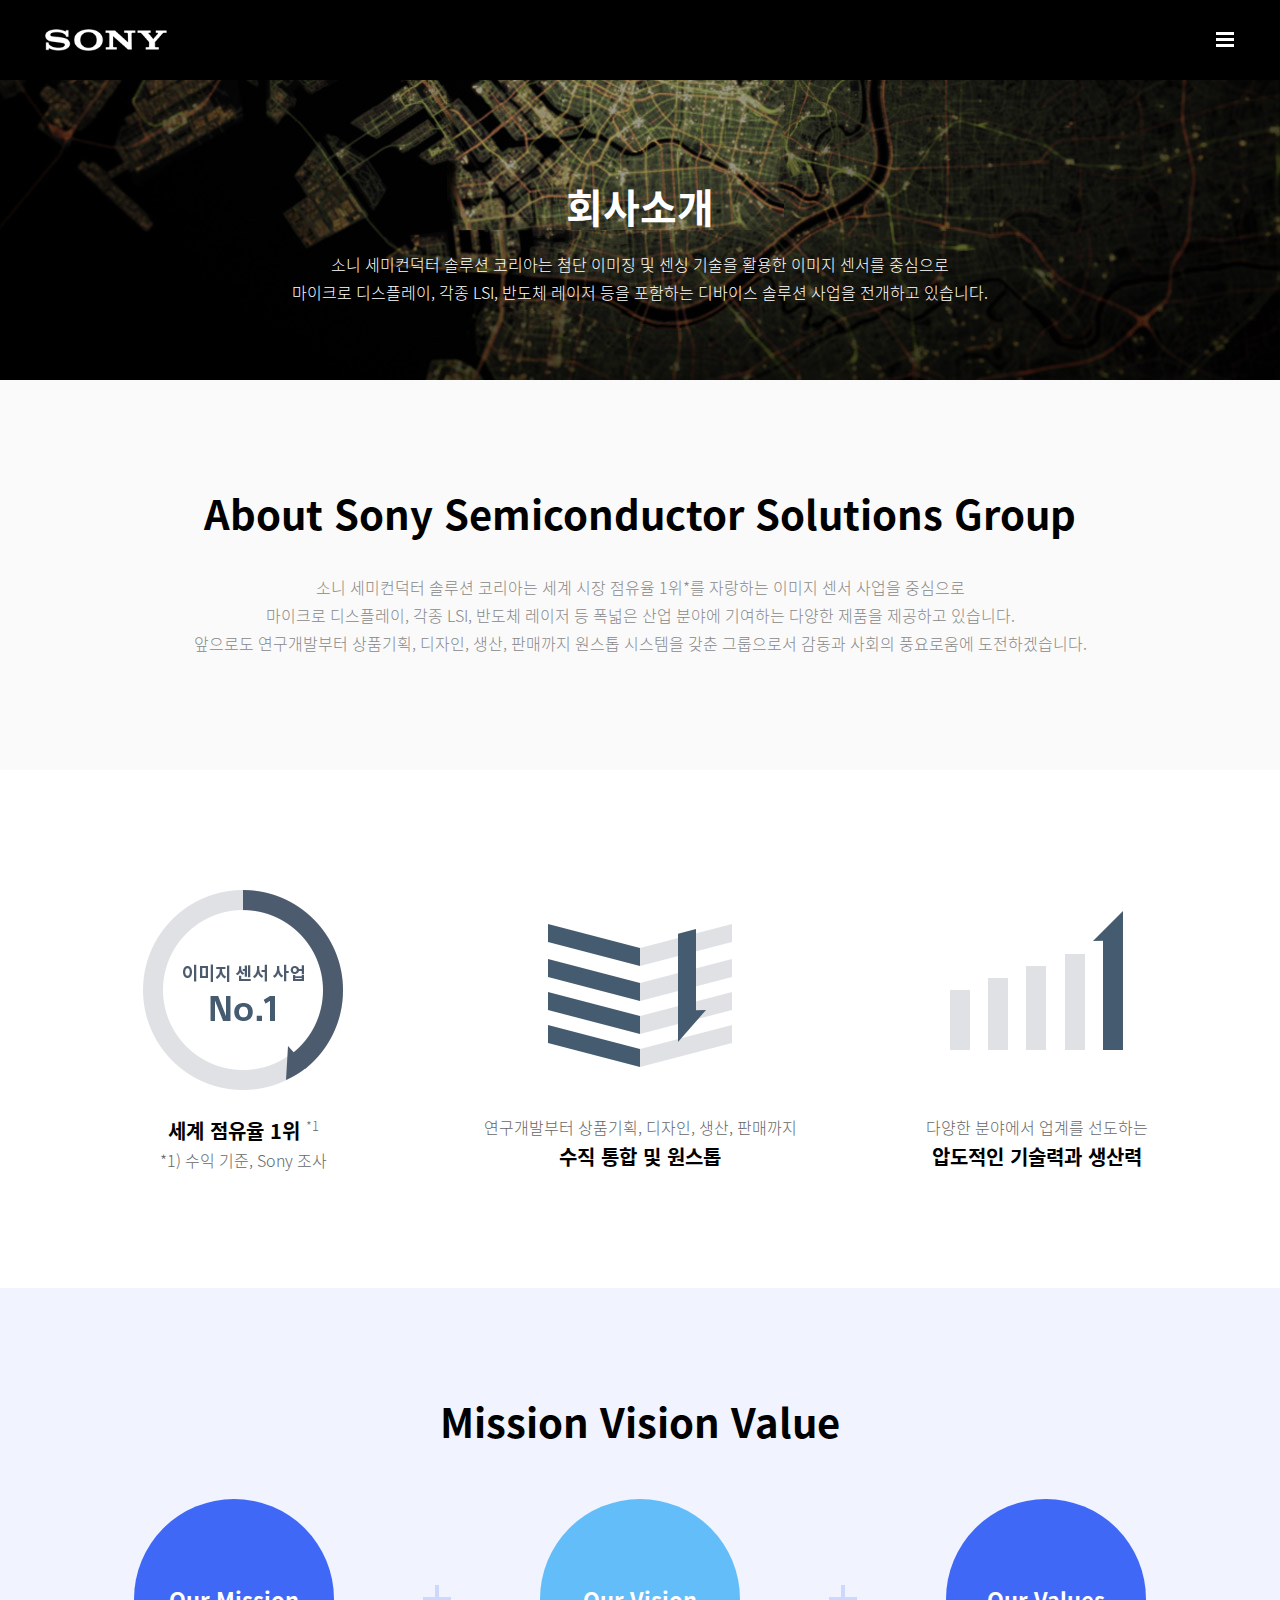
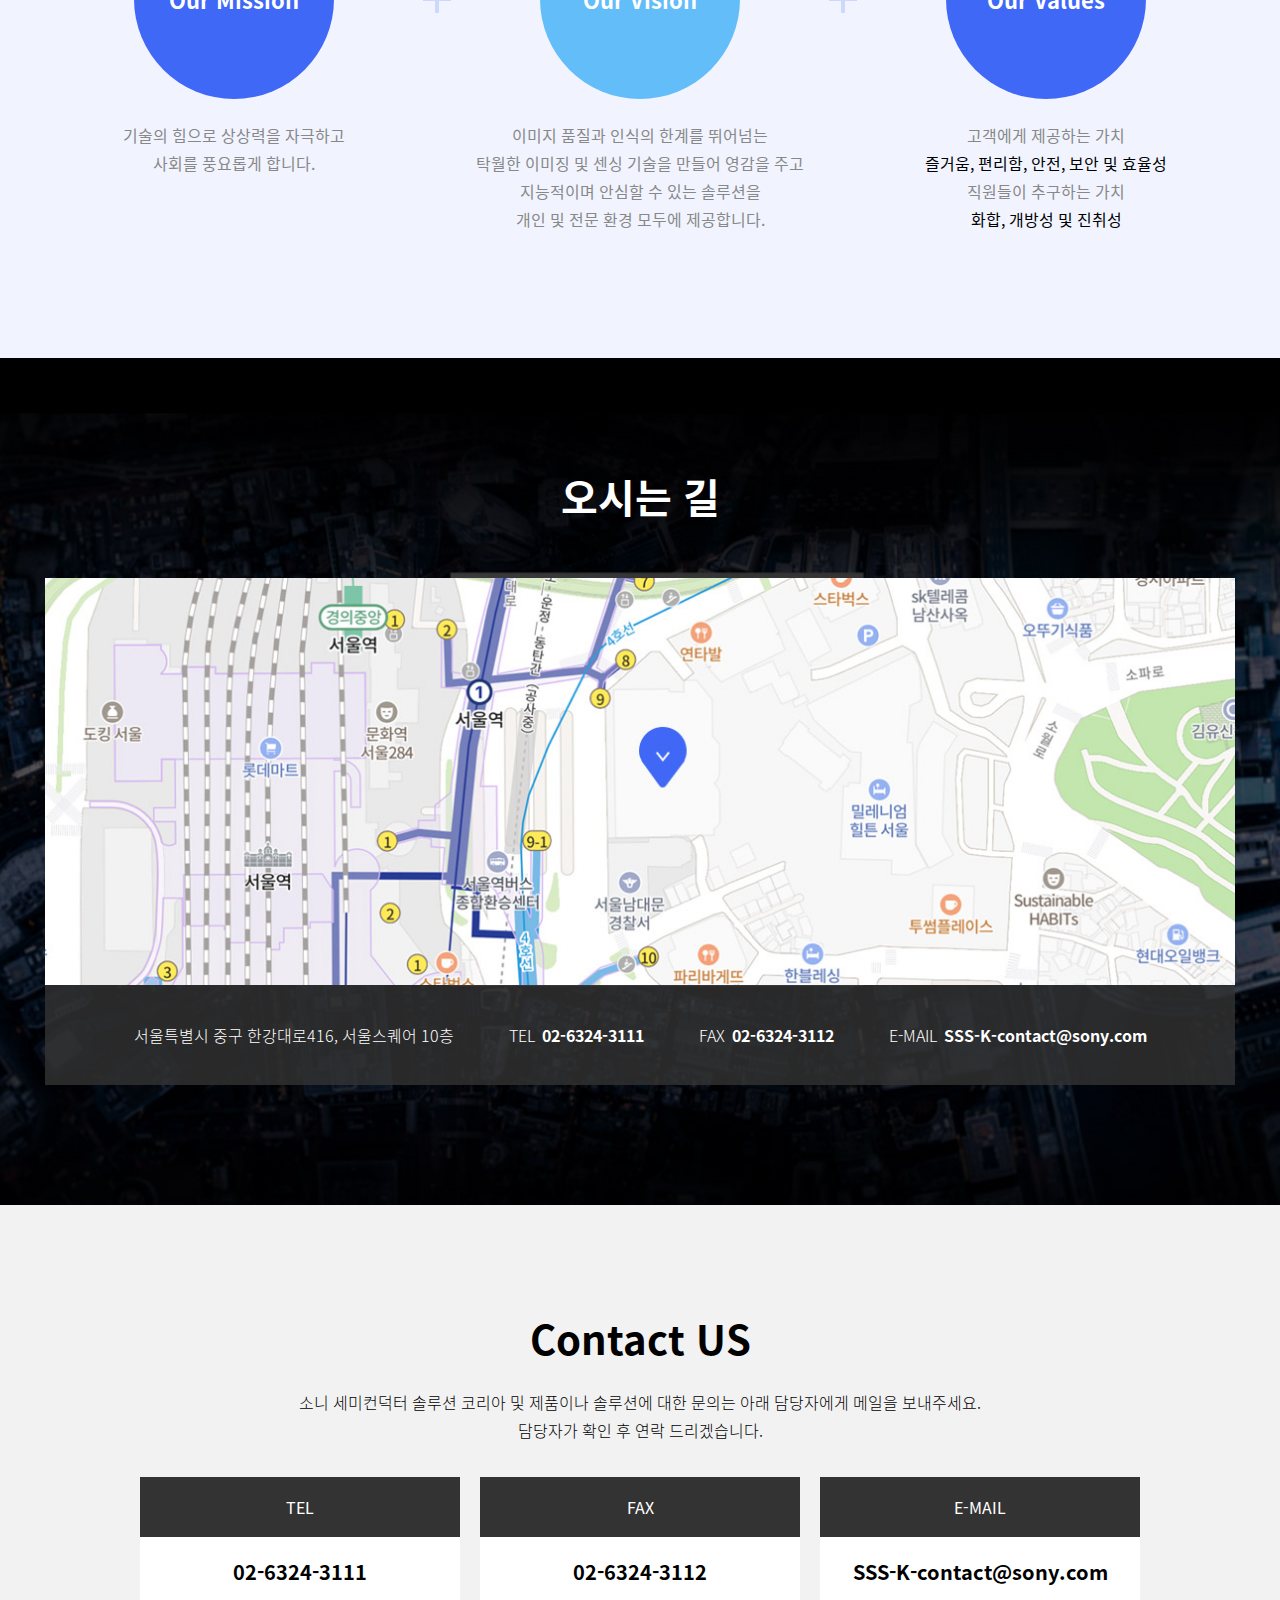
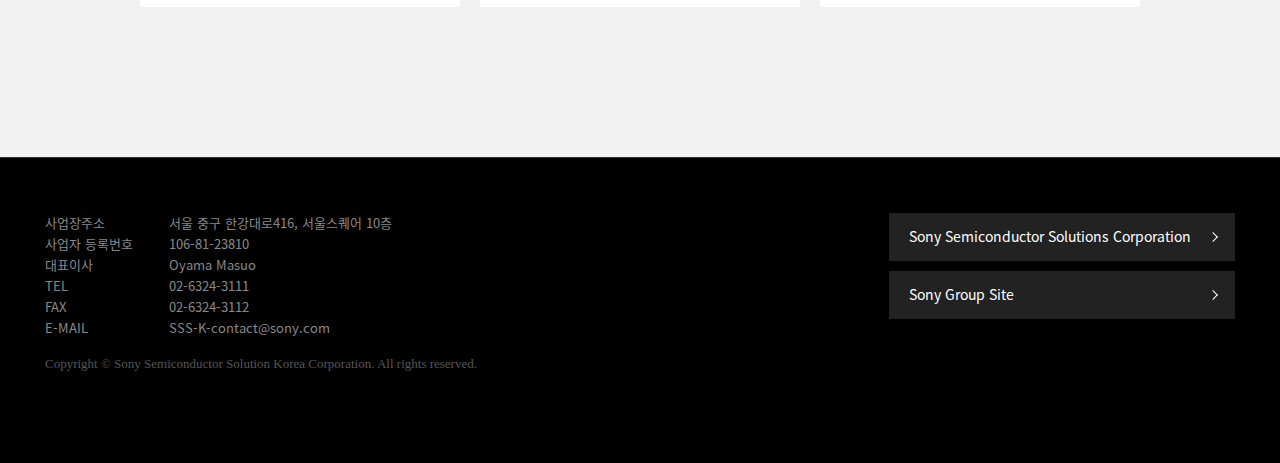
==== commit c18e5f12: "230621 수정" ====
--- a/company.html
+++ b/company.html
@@ -5,7 +5,7 @@
 	<meta http-equiv="X-UA-Compatible" content="IE=edge">
 	<meta name="viewport" content="width=device-width, initial-scale=1.0, maximum-scale=1.0, minimum-scale=1.0, user-scalable=no">
 	<link rel="shortcut icon" type="image/x-icon" href="./assets/images/favicon_144x144.png">
-	<title>소니 세미컨덕터 솔루션</title>
+	<title>소니 세미컨덕터 솔루션 코리아</title>
 	<meta name="format-detection" content="telephone=no">
 	<link rel="stylesheet" type="text/css" href="./assets/css/common.css">
 	<link rel="stylesheet" type="text/css" href="./assets/css/library.css">
@@ -212,13 +212,13 @@
 								<p><span>FAX</span><span>02-6324-3112</span></p>
 								<p><span>E-MAIL</span><span>SSS-K-contact@sony.com</span></p>
 							</address>
-							<p class="copyright">Copyright © Sony Semiconductor Solution Korea Corporation. All rights reserved.</p>
 						</div>
 					</div>
 					<div class="footer_side">
 						<a href="https://www.sony-semicon.com/" class="family_link" target="_blank" title="새창열림">Sony Semiconductor Solutions Corporation</a>
 						<a href="https://www.sony.com/en/" class="family_link" target="_blank" title="새창열림">Sony Group Site</a>
 					</div>
+					<p class="copyright">Copyright © Sony Semiconductor Solution Korea Corporation. All rights reserved.</p>
 				</div>
 			</div>
 		</footer>
--- a/assets/css/common.css
+++ b/assets/css/common.css
@@ -29,7 +29,7 @@
 	font-family: "SSTPro";
 	src: url(https://alphauniverseglobal.media.zestyio.com/sstpro-light.woff2) format("woff2"),url(https://alphauniverseglobal.media.zestyio.com/sstpro-light.woff) format("woff"),url(https://alphauniverseglobal.media.zestyio.com/sstpro-light.ttf) format("truetype"),url(https://alphauniverseglobal.media.zestyio.com/sstpro-light.svg#SSTProLight) format("svg");
 	font-weight: 300;
-	unicode-range:U+000-5ff,U+06??
+	unicode-range:U+0041-005A, U+0061-007A, U+0030-0039;
 }
 @font-face {
 	font-family: "SSTPro";
@@ -41,12 +41,13 @@
 	font-family: "SSTPro";
 	src: url(https://alphauniverseglobal.media.zestyio.com/sstpro-bold.woff2) format("woff2"),url(https://alphauniverseglobal.media.zestyio.com/sstpro-bold.woff) format("woff"),url(https://alphauniverseglobal.media.zestyio.com/sstpro-bold.ttf) format("truetype"),url(https://alphauniverseglobal.media.zestyio.com/sstpro-bold.svg#SSTProBold) format("svg");
 	font-weight: 700;
-	unicode-range:U+000-5ff,U+06??
-}
-@font-face {
-    font-family: "SSTRoman";
+	unicode-range:U+0041-005A, U+0061-007A, U+0030-0039;
+}
+@font-face {
+	font-family: "SSTRoman";
 	src: url(https://alphauniverseglobal.media.zestyio.com/sstpro-roman.woff2) format("woff2"),url(https://alphauniverseglobal.media.zestyio.com/sstpro-roman.woff) format("woff"),url(https://alphauniverseglobal.media.zestyio.com/sstpro-roman.ttf) format("truetype"),url(https://alphauniverseglobal.media.zestyio.com/sstpro-roman.svg#SSTProRoman) format("svg");
-	unicode-range:U+000-5ff,U+06??
+	/* unicode-range:U+000-5ff,U+06?? */
+	unicode-range:U+0041-005A, U+0061-007A, U+0030-0039;
 }
 
 /* reset */
@@ -109,11 +110,7 @@
 [aria-hidden=false]{display:block;}
 
 #wrap{position:relative;height:100%;font-size:16px;}
-/*.lockbody{position:fixed;width:100%;height:100%;}*/
-.lockbody{height:100%;min-height:100%;overflow:hidden !important;}
-
-html.lockbody2,
-body.lockbody2 {height:100%;min-height:100%;overflow:hidden !important;/*touch-action:none;*/}
+.lockbody{overflow:hidden;position:fixed;width:100%;height:100%;}
 
 /* header */
 .header{position:fixed;top:0;left:0;width:100%;height:80px;background-color:#000;z-index:50;}
@@ -170,10 +167,19 @@
 /* button */
 button[disabled], a.disabled{cursor:default;pointer-events:none;}
 
+.btns{display:inline-block;position:relative;min-width:120px;height:40px;padding:0 10px;text-align:center;font-size:13px;font-weight:400;line-height:40px;}
+
+/* button : color */
+.bctype1{background-color:#222;color:#fff;}
+
 /* button more */
 .btn_more_wrap{margin-top:30px;text-align:center;}
 .btn_more{display:inline-block;position:relative;padding:16px;font-size:16px;font-weight:500;}
 .btn_more:after{content:' +';color:#4068f6;font-weight:700;}
+
+/* text */
+.txt_exp01{position:relative;padding-left:14px;}
+.txt_exp01:before{content:'';display:block;position:absolute;left:0;top:13px;width:4px;height:4px;background-color:#888;}
 
 /* popup */
 .popup_inner{display:flex;flex-direction:column;position:absolute;left:0;width:100%;height:100%;background-color:#fff;z-index:100;}
@@ -182,55 +188,45 @@
 .popup_wrap.open{display:block;}
 .popup_wrap .popup_inner{position:absolute;left:50%;top:50%;transform:translate(-50%, -50%);width:450px;min-height:200px;height:auto;max-height:80vh;background-color:#fff;overflow:hidden;z-index:100;}
 
-.popup_main .popup_cont{flex:1;padding:70px 40px;text-align:center;background-color:#f2f2f2;font-size:16px;line-height:1.75;color:#888;}
-.popup_main .popup_tit{margin-bottom:25px;font-size:40px;line-height:1.4;color:#000;}
+.is-pc .popup_wrap .popup_cont::-webkit-scrollbar{width:6px;height:6px;}
+.is-pc .popup_wrap .popup_cont::-webkit-scrollbar-thumb{background-color:#999;}
+.is-pc .popup_wrap .popup_cont::-webkit-scrollbar-track{background-color:#ccc;}
+
+.popup_main .popup_cont{flex:1;padding:59px 40px 53px;text-align:center;background-color:#f2f2f2;font-size:16px;line-height:1.75;color:#888;}
+.popup_main .popup_tit{margin-bottom:17px;font-size:30px;line-height:1.4;color:#000;}
 .popup_main .popup_cont img{display:block;}
 .popup_main .today_close{display:flex;justify-content:space-between;padding:0;}
 .popup_main .today_close .today_check{width:70%;max-width:190px;}
 .popup_main .today_close .close{width:30%;max-width:105px;}
 .popup_main .today_close button{width:100%;padding:20px;font-size:14px;line-height:20px;}
+.popup_main .btn_wrap{margin-top:25px;text-align:center;}
 
 /* accordion */
 [data-accd-btn]{cursor:pointer;}
 [data-accd-cont]{display:none;}
 [data-accd-cont].on{display:block;}
 
-.tit_ani{animation:slide-sub-title 0.5s cubic-bezier(.25,.46,.45,.94) both;}
-.sub_ani{animation:slide-sub-title 0.5s cubic-bezier(.25,.46,.45,.94) both;animation-delay:0.5s;}
-@keyframes slide-sub-title{
-	0%{
-		transform:translateY(50px);
-		opacity:0;
-	}
-	100%{
-		transform:translateY(0);
-		opacity:1;
-	}
-}
 
 /************************* Media Query *************************/
 @media (max-width:1280px){
 	.header .header_wrap{padding:0 20px;}
 	.footer .footer_wrap{padding:0 20px;}
 	.cont_inner{padding:0 20px;}
-	/* .popup_wrap .popup_inner{width:90%;max-height:668px;}
-	.popup_wrap .popup_title .tit{font-size:20px;} */
-}
-
+}
 @media (max-width:768px){
-    .mo_br{display:block;}
-    .pc_br{display:none;}
+	.mo_br{display:block;}
+	.pc_br{display:none;}
 	.mo_none{display:none;}
 
-    .header{height:72px;}
-    .header .logo{width:89px;}
+	.header{height:72px;}
+	.header .logo{width:89px;}
 	.header .btn_menu{margin-right:-15px;}
 	.header .btn_menu span{left:15px;width:20px;height:2px;}
 	.header .btn_menu span:nth-child(2){top:23px;}
 	.header .btn_menu span:nth-child(3){top:30px;}
 	.header .btn_menu.on span:nth-child(1){transform:translateY(7px) translateX(0) rotate(45deg);}
 	.header .btn_menu.on span:nth-child(3){transform:translateY(-7px) translateX(0) rotate(-45deg);}
-    .allmenu_wrap{position:fixed;top:72px;width:100%;height:calc(var(--vh) - 72px);}
+	.allmenu_wrap{position:fixed;top:72px;bottom:0;width:100%;}
 	.allmenu_wrap .allmenu_inner{padding:15px 0;}
 	.allmenu_list li a{padding:11px 20px;line-height:1.278;}
 	
@@ -239,8 +235,8 @@
 
 	.footer .footer_inner{flex-direction:column;padding:45px 0 95px;}
 	.footer_detail{margin-top:42px;padding-right:0;order:2;}
-    .family_link{min-width:240px;padding:14px 32px 14px 20px;}
-    .footer_info address p span:nth-child(1){width:100px;}
+	.family_link{min-width:240px;padding:14px 32px 14px 20px;}
+	.footer_info address p span:nth-child(1){width:100px;}
 	.footer_info address p span br{display:block;}
 	.footer_info address p + p{margin-top:7px;}
 	.footer .copyright{margin-top:20px;order:3;}
@@ -249,10 +245,12 @@
 	.btn_more_wrap{margin-top:10px;}
 	.btn_more_wrap .btn_more{width:100%;}
 
-	/* .popup_wrap .popup_inner{max-height:90%;}
-	.popup_wrap .popup_head{padding:20px;}
-	.popup_wrap .popup_cont{padding:0 24px 24px} */
 	.popup_main .popup_inner{width:calc(100% - 40px);max-width:450px;}
-	.popup_main .popup_cont{padding:50px 40px;font-size:18px;line-height:1.333;}
-	.popup_main .popup_tit{margin-bottom:10px;font-size:30px;line-height:1.4;}
+	.popup_main .popup_cont{padding:50px 20px 30px;font-size:15px;line-height:1.6;}
+	.popup_main .popup_tit{margin-bottom:15px;font-size:24px;line-height:1.5;}
+
+	.txt_exp01:before{top:11px;}
+}
+@media (max-width:320px){
+	.popup_main .popup_cont br{display:none;}
 }--- a/assets/css/content.css
+++ b/assets/css/content.css
@@ -126,93 +126,96 @@
 
 /************************* Media Query *************************/
 @media (max-width:1280px){
-    .main_visual .swiper_prev{left:20px;margin-left:0;}
-    .main_visual .swiper_next{right:20px;margin-right:0;}
-    .main_link{padding:0 20px;}
+	.main_visual .swiper_prev{left:20px;margin-left:0;}
+	.main_visual .swiper_next{right:20px;margin-right:0;}
+	.main_link{padding:0 20px;}
 }
 @media (max-width:1200px){
-    .map_info{padding:24px 5px;}
-    .map_info .info_list{flex-wrap:wrap;}
-    .map_info .info_list li{width:100%;}
-    .map_info .info_list li + li{margin-left:0;}
-    .map_info .info_list .tel,
-    .map_info .info_list .fax{width:auto;}
-    .map_info .info_list .tel{margin-right:15px;}
-    .map_info .info_list li span + strong{margin-left:0;}
+	.map_info{padding:24px 5px;}
+	.map_info .info_list{flex-wrap:wrap;}
+	.map_info .info_list li{width:100%;}
+	.map_info .info_list li + li{margin-left:0;}
+	.map_info .info_list .tel,
+	.map_info .info_list .fax{width:auto;}
+	.map_info .info_list .tel{margin-right:15px;}
+	.map_info .info_list li span + strong{margin-left:0;}
 }
 @media (max-width:768px){
-    .main_visual{padding-bottom:40px;}
-    .main_visual.only{padding-bottom:0;}
-    .main_visual .swiper-slide{height:93.3333vw;}
-    .main_visual .banner_control{width:calc(100% - 40px);bottom:-44px;}
-    .main_visual .banner_control .btn_stop,
+	.main_visual{padding-bottom:40px;}
+	.main_visual.only{padding-bottom:0;}
+	.main_visual .swiper-slide{height:93.3333vw;}
+	.main_visual .banner_control{width:calc(100% - 40px);bottom:-44px;}
+	.main_visual .banner_control .btn_stop,
 	.main_visual .banner_control .btn_play{width:20px;height:20px;}
-    .main_visual .banner_control .btn_stop:after,
+	.main_visual .banner_control .btn_stop:after,
 	.main_visual .banner_control .btn_play:after{width:9px;height:10px;background-size:32px auto;}
-    .main_visual .banner_control .btn_stop + .btn_play{margin-left:6px;}
-    .main_visual .banner_control .btn_play{margin-right:-6px;}
-    .main_visual .swiper_prev,
-    .main_visual .swiper_next{width:8.5333vw;height:8.5333vw;background-image:url('../images/sp_prevnext_mo.png');background-size:20vw auto;}
-    .main_visual .swiper-pagination{width:75.2vw;}
-
-    .main_sense{padding:70px 0;}
+	.main_visual .banner_control .btn_stop + .btn_play{margin-left:6px;}
+	.main_visual .banner_control .btn_play{margin-right:-6px;}
+	.main_visual .swiper_prev,
+	.main_visual .swiper_next{width:8.5333vw;height:8.5333vw;background-image:url('../images/sp_prevnext_mo.png');background-size:20vw auto;}
+	.main_visual .swiper-pagination{width:75.2vw;}
+
+	.main_sense{padding:70px 0;}
 	.main_sense .subtit{margin-bottom:55px;font-size:36px;line-height:1.25;}
-    .main_sense .subtit br{display:block;}
+	.main_sense .subtit br{display:block;}
 	.main_sense .highlight:before{top:5px;height:40px;}
-    .main_sense .txt_box p{line-height:1.5;}
+	.main_sense .txt_box p{line-height:1.5;}
 	.main_sense .txt_box + .txt_box{margin-top:50px;}
 	.main_sense .txt_box .mo_gap{margin-top:50px;}
 
-    .main_link{flex-direction:column;gap:30px;}
-    .main_link .box_link .txt{height:60px;padding:0 40px 0 30px;line-height:60px;}
-    .main_link .box_link .txt:after{right:20px;border-width:1px;}
+	.main_link{flex-direction:column;gap:30px;}
+	.main_link .box_link .txt{height:60px;padding:0 40px 0 30px;line-height:60px;}
+	.main_link .box_link .txt:after{right:20px;border-width:1px;}
 
 	.sub_visual{display:flex;justify-content:center;align-items:center;min-height:240px;background-size:cover;}
 	.sub_visual.notice{background-image:url('../images/bg_notice_mo.jpg');}
-    .sub_visual.company{background-image:url('../images/bg_company_mo.jpg');}
-    .sub_visual .page_tit{margin-top:0;}
+	.sub_visual.company{background-image:url('../images/bg_company_mo.jpg');}
+	.sub_visual .page_tit{margin-top:0;}
 	.page_tit .tit{font-size:30px;}
 	.page_tit .desc{margin-top:20px;line-height:1.5;}
-    .page_tit .desc .mo_br{display:block;}
+	.page_tit .desc .mo_br{display:block;}
 	
-    .tit_h3{margin-bottom:32px;font-size:30px;}
-    .sect_about .top{padding:65px 0 70px;text-align:center;}    
-    .sect_about .top .desc{font-size:16px;line-height:1.5;}
-    .sect_vision{padding:64px 0 76px;}
-    .sect_vision .tit_h3{margin-bottom:32px;}
+	.tit_h3{margin-bottom:32px;font-size:30px;}
+	.sect_about .top{padding:65px 0 70px;text-align:center;}    
+	.sect_about .top .desc{font-size:16px;line-height:1.5;}
+	.sect_vision{padding:64px 0 76px;}
+	.sect_vision .tit_h3{margin-bottom:32px;}
 	.vision_list{display:block;}
 	.vision_list .circle{width:180px;height:180px;}
-    .vision_list .txt{margin-top:13px;line-height:1.5;}
-    .vision_list .gap{margin:30px 0;}
-    .sect_about .cont{padding:75px 0 80px;}
-    .about_list{flex-direction:column;gap:55px;}
-    .about_list .item .img_box{width:180px;height:auto;}
-    .about_list .item .txt_box{margin-top:18px;line-height:1.6;}
-    .about_list .item .txt_box strong{font-size:21px;}
-    .sect_map{padding:67px 0 75px;background-image:url('../images/bg_map_mo.jpg');background-size:cover;}
-    .sect_map .tit_h3{margin-bottom:25px;}
-    .sect_contact{padding:64px 0 75px;}
-    .sect_contact .tit_h3{margin-bottom:8px;}
-    .sect_contact .desc{margin-bottom:23px;}
-    
+	.vision_list .txt{margin-top:13px;line-height:1.5;}
+	.vision_list .gap{margin:30px 0;}
+	.sect_about .cont{padding:75px 0 80px;}
+	.about_list{flex-direction:column;gap:55px;}
+	.about_list .item .img_box{width:180px;height:auto;}
+	.about_list .item .txt_box{margin-top:18px;line-height:1.6;}
+	.about_list .item .txt_box strong{font-size:21px;}
+	.sect_map{padding:67px 0 75px;background-image:url('../images/bg_map_mo.jpg');background-size:cover;}
+	.sect_map .tit_h3{margin-bottom:25px;}
+	.sect_contact{padding:64px 0 75px;}
+	.sect_contact .tit_h3{margin-bottom:8px;}
+	.sect_contact .desc{margin-bottom:23px;}
+	
 	.page_notice{padding:50px 0 90px;}
-    .board_list .accd_btn{padding:24px 50px 26px 20px;}
+	.board_list .accd_btn{padding:24px 50px 26px 20px;}
 	.board_list .accd_btn:before{right:20px;width:6px;height:6px;}
 	.board_list .accd_btn.on:before{margin-top:1px;}
 	.board_list .accd_cont{padding:24px 20px 30px;font-size:14px;line-height:1.715;}
 
-    .page_contact{padding:52px 0 260px;background-image:url('../images/bg_contact_mo.jpg');background-position:center bottom;background-size:375px auto;}
-    .page_contact .page_tit{margin-bottom:40px;}
-    .page_contact .page_tit .desc{margin-top:10px;}
-    .contact_info{flex-direction:column;gap:30px;}
-    .contact_info .box{max-width:290px;width:100%;margin:0 auto;}
-    .contact_info .box .tit{padding:8px 10px;}
-    .contact_info .box .txt{padding:18px 10px;line-height:1.45;}
+	.page_contact{padding:52px 0 260px;background-image:url('../images/bg_contact_mo.jpg');background-position:center bottom;background-size:375px auto;}
+	.page_contact .page_tit{margin-bottom:40px;}
+	.page_contact .page_tit .desc{margin-top:10px;}
+	.contact_info{flex-direction:column;gap:30px;}
+	.contact_info .box{max-width:290px;width:100%;margin:0 auto;}
+	.contact_info .box .tit{padding:8px 10px;}
+	.contact_info .box .txt{padding:18px 10px;line-height:1.45;}
 }
 @media (max-width:320px){
-    .page_tit .desc{font-size:14px;}
-    .page_tit .desc .mo_br{display:none;}
-    .map_info .info_list .tel,
-    .map_info .info_list .fax{width:100%;}
-    .map_info .info_list .tel{margin-right:0;}
+	.mo_br,
+	.page_tit .desc .mo_br,
+	.vision_list .txt br,
+	.page_contact .page_tit .desc br{display:none;}
+	.page_tit .desc{font-size:14px;}
+	.map_info .info_list .tel,
+	.map_info .info_list .fax{width:100%;}
+	.map_info .info_list .tel{margin-right:0;}
 }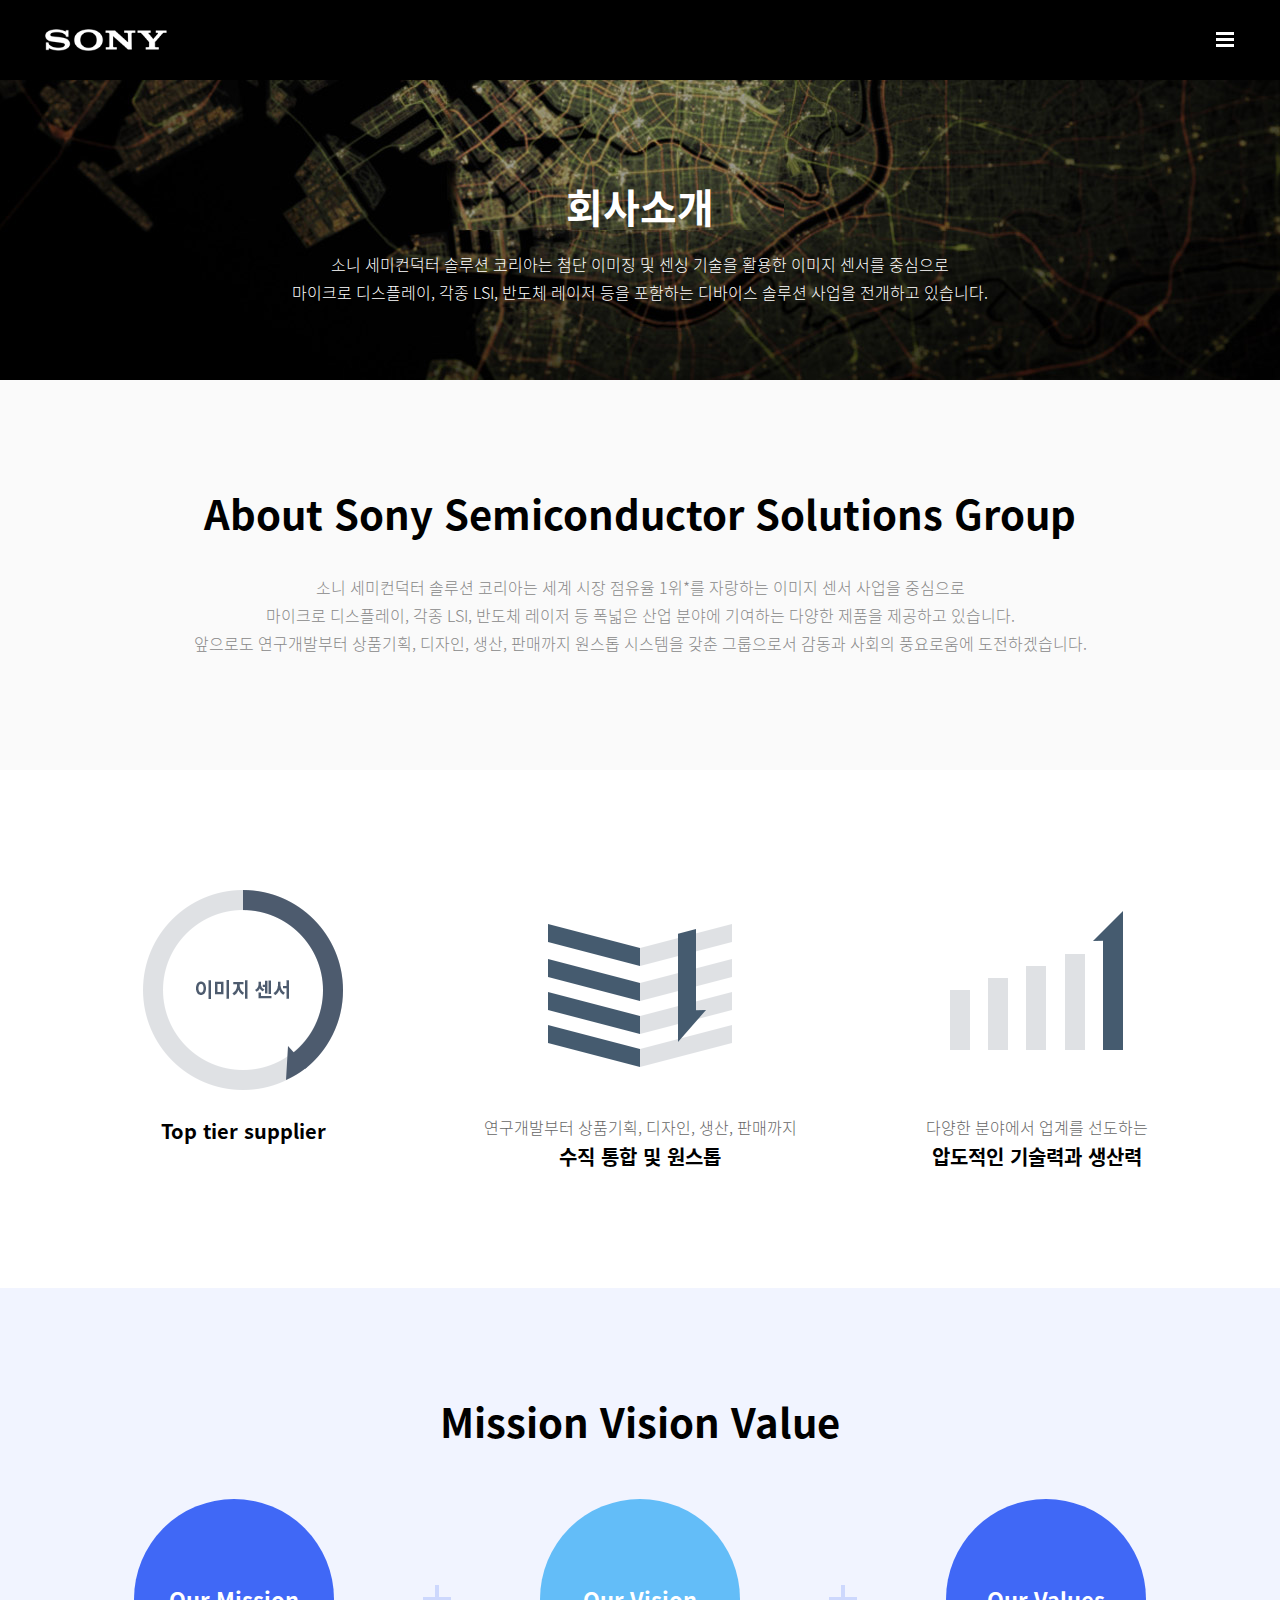
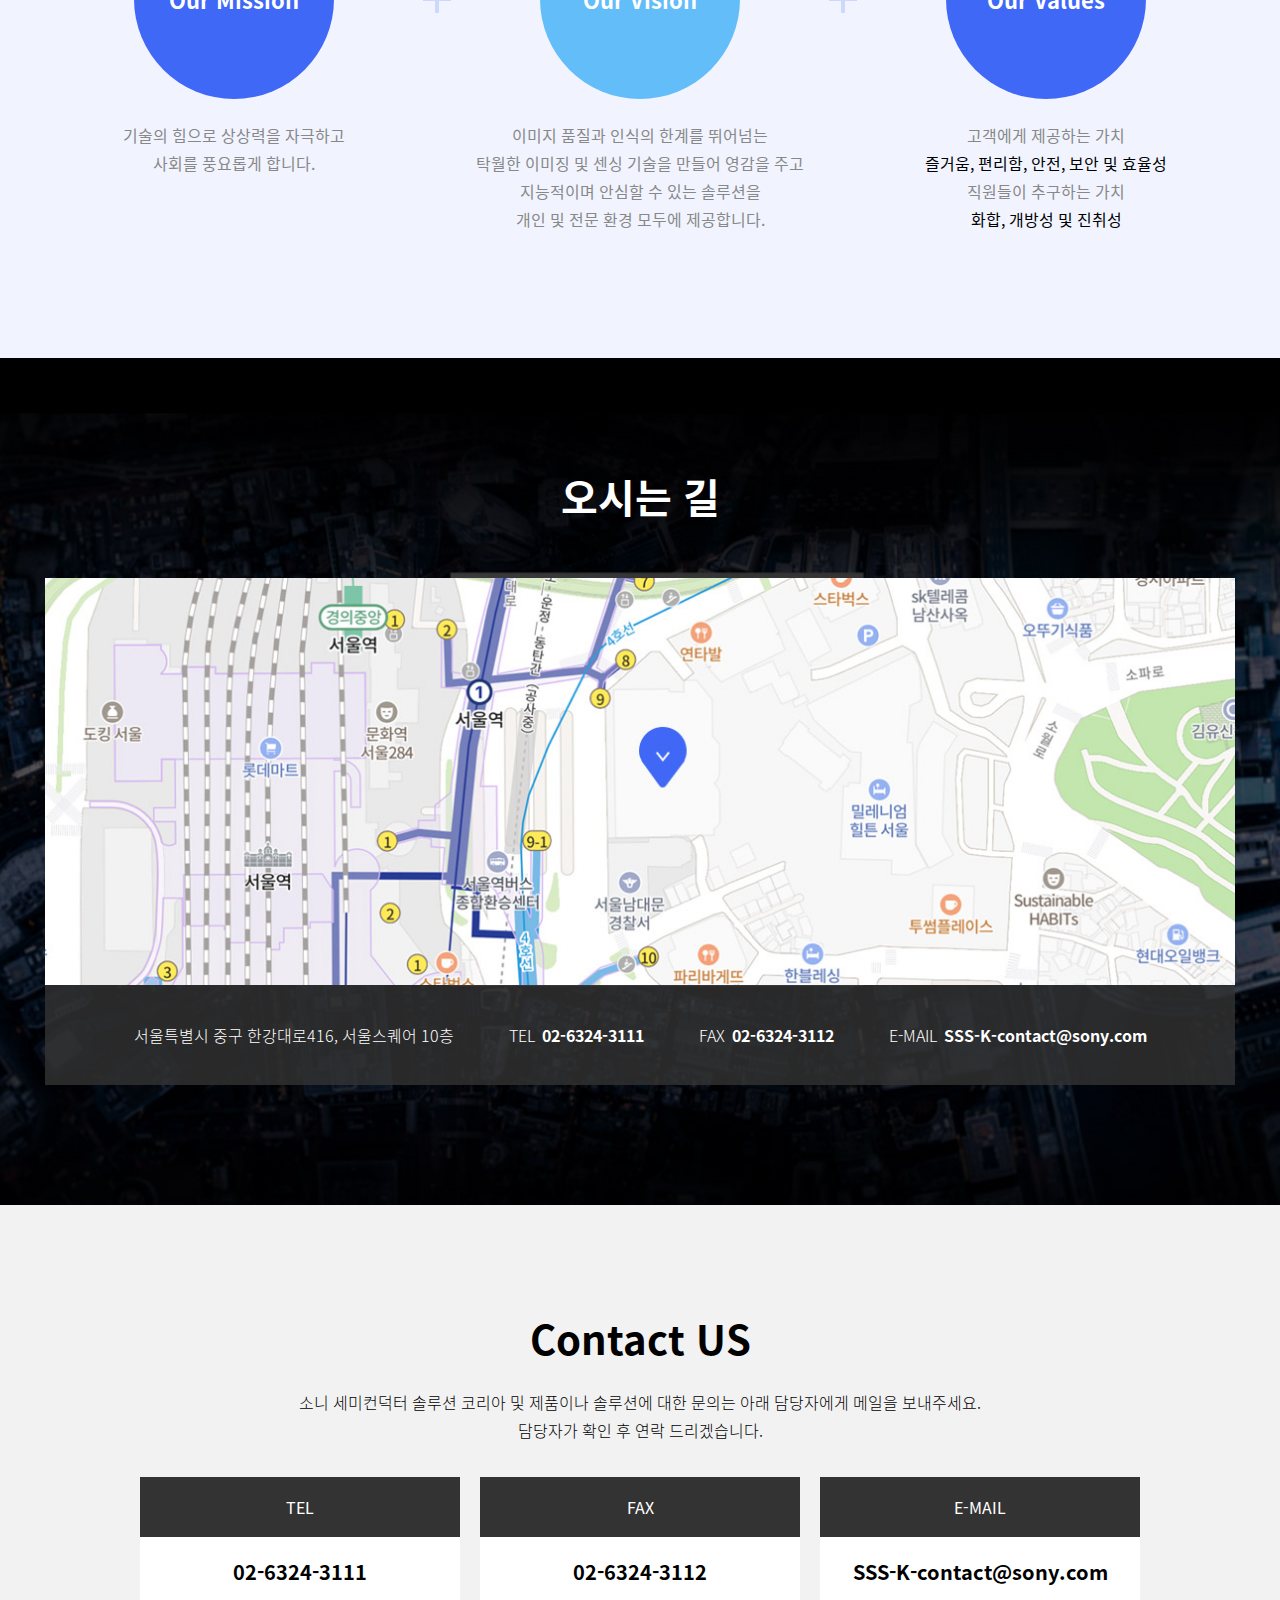
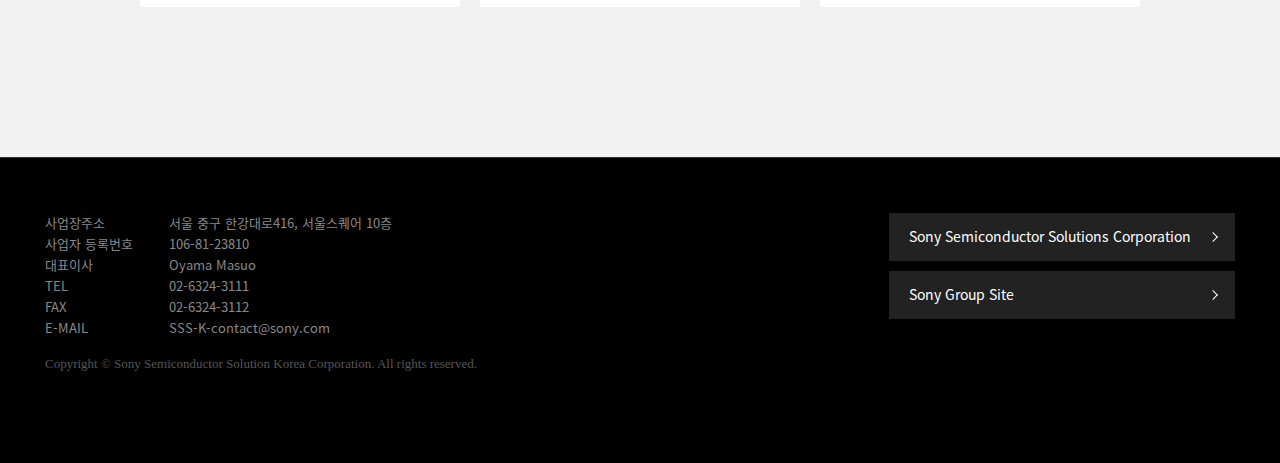
==== commit fa8dcd7a: "" ====
--- a/company.html
+++ b/company.html
@@ -82,8 +82,7 @@
 											</picture>
 										</div>
 										<div class="txt_box">
-											<strong>세계 점유율 1위 <sup>*1</sup></strong>
-											*1) 수익 기준, Sony 조사
+											<strong>Top tier supplier</strong>
 										</div>
 									</div>
 									<div class="item">
--- a/assets/css/common.css
+++ b/assets/css/common.css
@@ -46,7 +46,6 @@
 @font-face {
 	font-family: "SSTRoman";
 	src: url(https://alphauniverseglobal.media.zestyio.com/sstpro-roman.woff2) format("woff2"),url(https://alphauniverseglobal.media.zestyio.com/sstpro-roman.woff) format("woff"),url(https://alphauniverseglobal.media.zestyio.com/sstpro-roman.ttf) format("truetype"),url(https://alphauniverseglobal.media.zestyio.com/sstpro-roman.svg#SSTProRoman) format("svg");
-	/* unicode-range:U+000-5ff,U+06?? */
 	unicode-range:U+0041-005A, U+0061-007A, U+0030-0039;
 }
 
--- a/assets/css/content.css
+++ b/assets/css/content.css
@@ -210,11 +210,11 @@
 	.contact_info .box .txt{padding:18px 10px;line-height:1.45;}
 }
 @media (max-width:320px){
-	.mo_br,
+    .main_sense .txt_box p br,
 	.page_tit .desc .mo_br,
 	.vision_list .txt br,
+	.sect_contact .desc br,
 	.page_contact .page_tit .desc br{display:none;}
-	.page_tit .desc{font-size:14px;}
 	.map_info .info_list .tel,
 	.map_info .info_list .fax{width:100%;}
 	.map_info .info_list .tel{margin-right:0;}
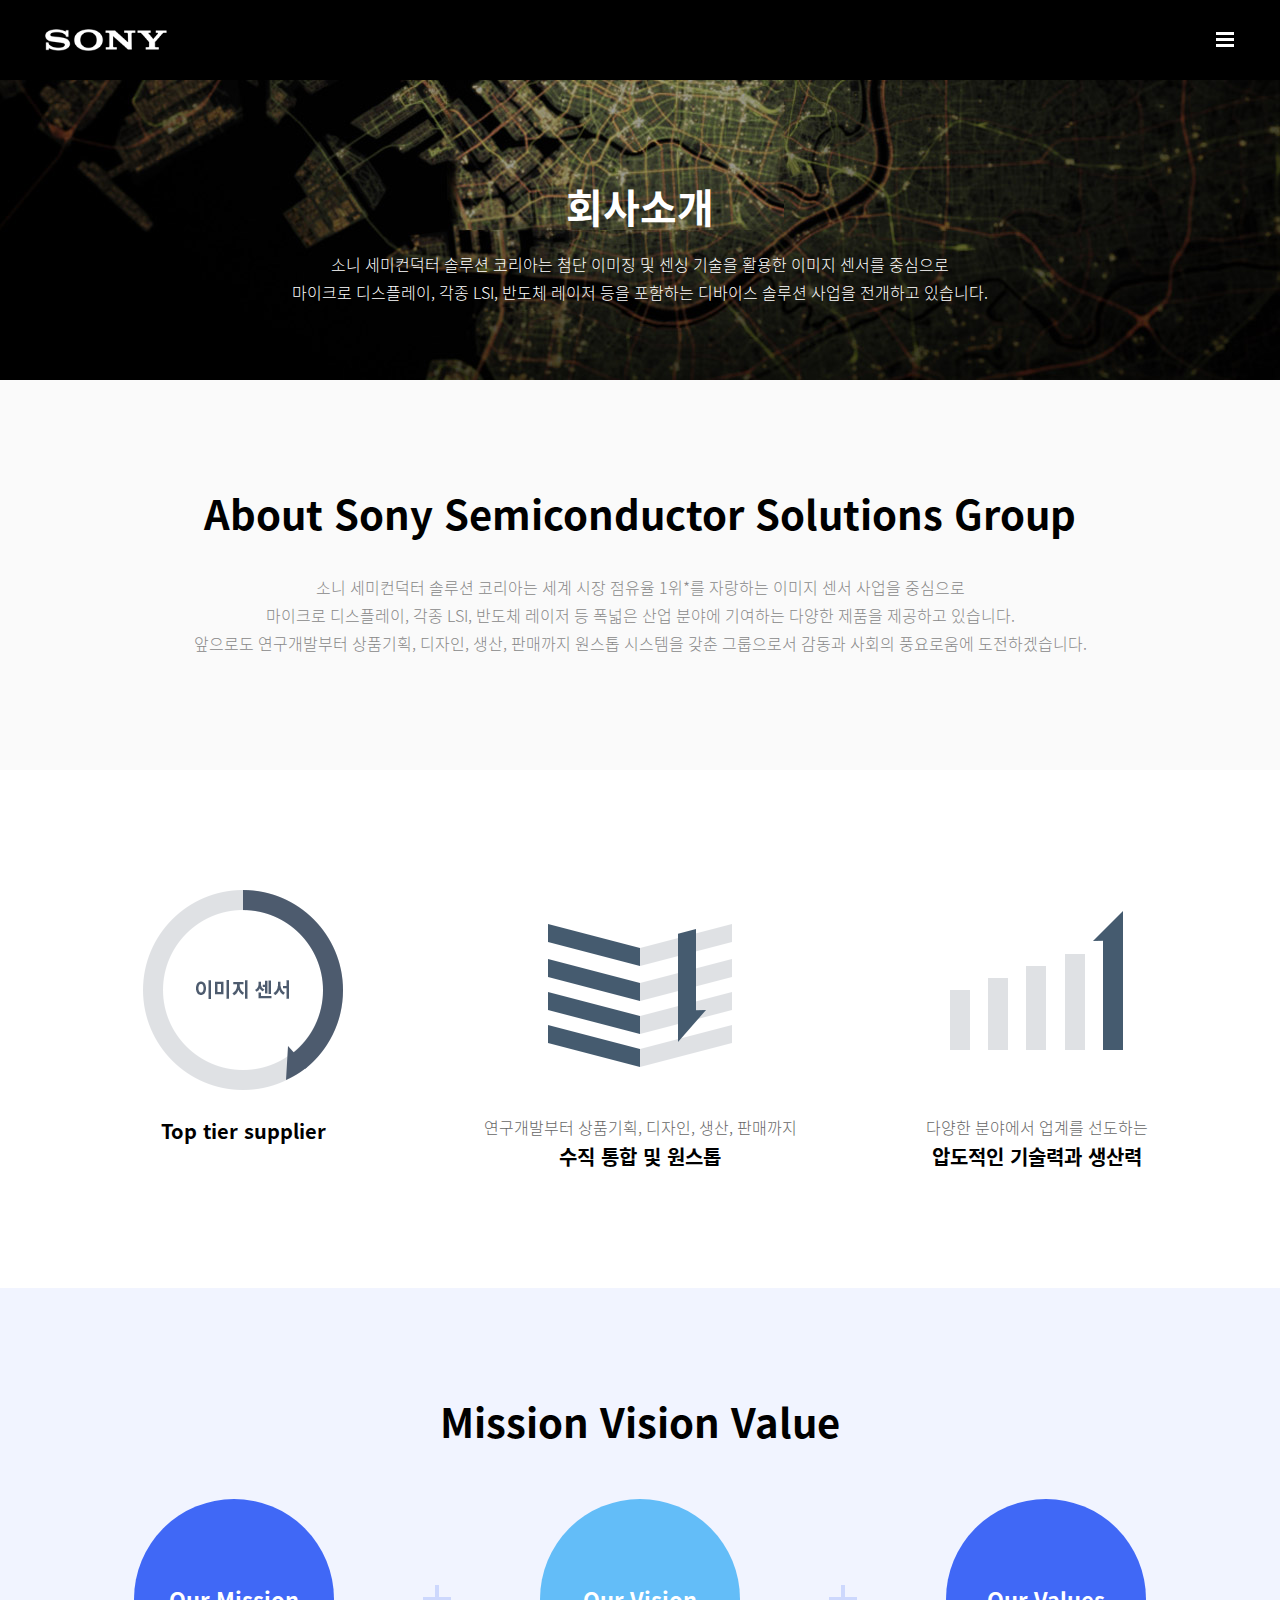
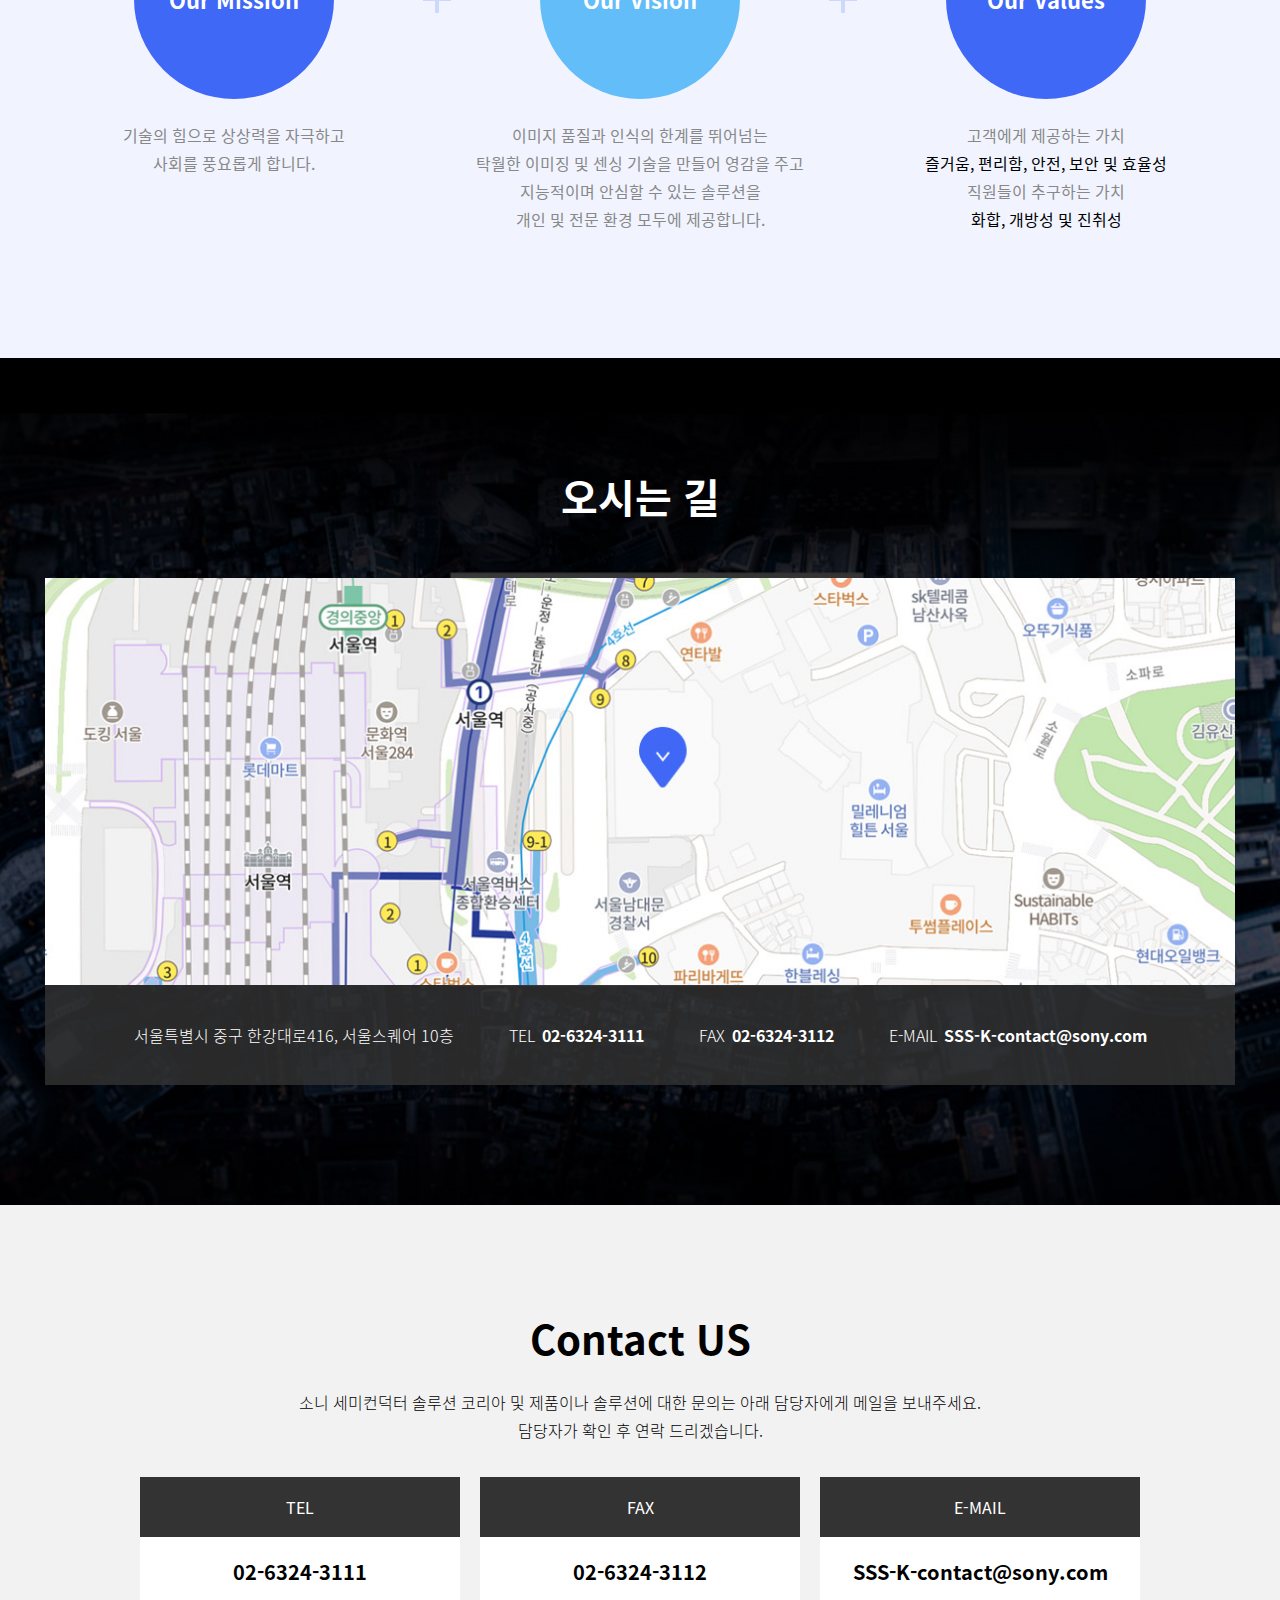
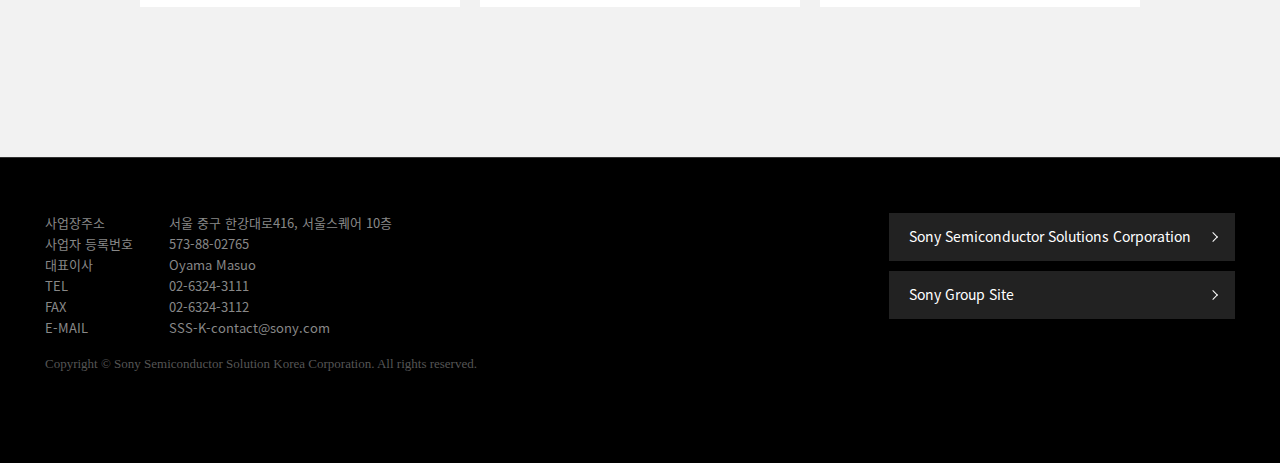
==== commit 4b503500: "푸터 하단 사업자등록번호 수정" ====
--- a/company.html
+++ b/company.html
@@ -24,7 +24,7 @@
 		<header id="header" class="header">
 			<div class="header_wrap">
 				<div class="header_inner">
-					<h1 class="logo"><a href="./index.html"><img src="./assets/images/logo_sony.png" alt="SONY"></a></h1>
+					<h1 class="logo"><a href="http://www.sony-semicon.co.kr/"><img src="./assets/images/logo_sony.png" alt="SONY"></a></h1>
 					<div class="header_menu">
 						<button type="button" class="btn_menu">
 							<span></span>
@@ -205,7 +205,7 @@
 						<div class="footer_info">
 							<address>
 								<p><span>사업장주소</span><span>서울 중구 한강대로416, 서울스퀘어 10층</span></p>
-								<p><span>사업자 등록번호</span><span>106-81-23810</span></p>
+								<p><span>사업자 등록번호</span><span>573-88-02765</span></p><!-- 2023-07-13 : 사업자 등록번호 수정 -->
 								<p><span>대표이사</span><span>Oyama Masuo</span></p>
 								<p><span>TEL</span><span>02-6324-3111</span></p>
 								<p><span>FAX</span><span>02-6324-3112</span></p>
--- a/assets/css/common.css
+++ b/assets/css/common.css
@@ -166,6 +166,7 @@
 /* button */
 button[disabled], a.disabled{cursor:default;pointer-events:none;}
 
+.btnm{display:inline-block;position:relative;min-width:185px;height:64px;padding:0 10px;text-align:center;font-size:18px;font-weight:400;line-height:64px;}
 .btns{display:inline-block;position:relative;min-width:120px;height:40px;padding:0 10px;text-align:center;font-size:13px;font-weight:400;line-height:40px;}
 
 /* button : color */
@@ -196,7 +197,7 @@
 .popup_main .popup_cont img{display:block;}
 .popup_main .today_close{display:flex;justify-content:space-between;padding:0;}
 .popup_main .today_close .today_check{width:70%;max-width:190px;}
-.popup_main .today_close .close{width:30%;max-width:105px;}
+.popup_main .today_close .close{width:30%;max-width:105px;margin-left:auto;}
 .popup_main .today_close button{width:100%;padding:20px;font-size:14px;line-height:20px;}
 .popup_main .btn_wrap{margin-top:25px;text-align:center;}
 
@@ -249,6 +250,7 @@
 	.popup_main .popup_tit{margin-bottom:15px;font-size:24px;line-height:1.5;}
 
 	.txt_exp01:before{top:11px;}
+	.btnm{min-width:150px;height:46px;line-height:46px;font-size:16px;}
 }
 @media (max-width:320px){
 	.popup_main .popup_cont br{display:none;}
--- a/assets/css/content.css
+++ b/assets/css/content.css
@@ -39,7 +39,7 @@
 .main_sense .highlight{display:inline-block;position:relative;padding:0 10px;}
 .main_sense .highlight:before{content:'';display:inline-block;position:absolute;left:0;top:1px;width:100%;height:42px;background-color:rgba(64,104,246,0.7);z-index:-1;}
 .main_sense .txt_box{padding:0 14px;}
-.main_sense .txt_box p{font-weight:300;;color:#888;line-height:2;}
+.main_sense .txt_box p{font-weight:300;;color:#fff;line-height:2;}
 .main_sense .txt_box + .txt_box{margin-top:64px;}
 
 /* main link */
@@ -122,6 +122,13 @@
 .contact_info .box{width:320px;text-align:center;background-color:#fff;}
 .contact_info .box .tit{padding:18px 10px;background-color:#333;font-family:"SSTRoman","Noto Sans KR";color:#fff;line-height:1.5;}
 .contact_info .box .txt{padding:21px 10px;font-size:20px;}
+
+/* error */
+.page_error{padding:200px 0;text-align:center;}
+.page_error .ico{display:block;width:120px;margin:0 auto 40px;}
+.page_error .eng{margin-bottom:35px;font-size:24px;color:#444;}
+.page_error .desc{font-size:18px;color:#666;line-height:1.75;}
+.page_error .btn_wrap{margin-top:45px;}
 
 
 /************************* Media Query *************************/
@@ -176,7 +183,7 @@
 	.page_tit .desc .mo_br{display:block;}
 	
 	.tit_h3{margin-bottom:32px;font-size:30px;}
-	.sect_about .top{padding:65px 0 70px;text-align:center;}    
+	.sect_about .top{padding:65px 0 70px;text-align:center;}
 	.sect_about .top .desc{font-size:16px;line-height:1.5;}
 	.sect_vision{padding:64px 0 76px;}
 	.sect_vision .tit_h3{margin-bottom:32px;}
@@ -208,9 +215,14 @@
 	.contact_info .box{max-width:290px;width:100%;margin:0 auto;}
 	.contact_info .box .tit{padding:8px 10px;}
 	.contact_info .box .txt{padding:18px 10px;line-height:1.45;}
+
+	.page_error{padding:100px 0;}
+	.page_error .ico{width:80px;}
+	.page_error .eng{margin-bottom:20px;font-size:16px;}
+	.page_error .desc{font-size:16px;}
 }
 @media (max-width:320px){
-    .main_sense .txt_box p br,
+	.main_sense .txt_box p br,
 	.page_tit .desc .mo_br,
 	.vision_list .txt br,
 	.sect_contact .desc br,
@@ -218,4 +230,5 @@
 	.map_info .info_list .tel,
 	.map_info .info_list .fax{width:100%;}
 	.map_info .info_list .tel{margin-right:0;}
+	.page_error .tit_h3 .mo_br{display:none;}
 }